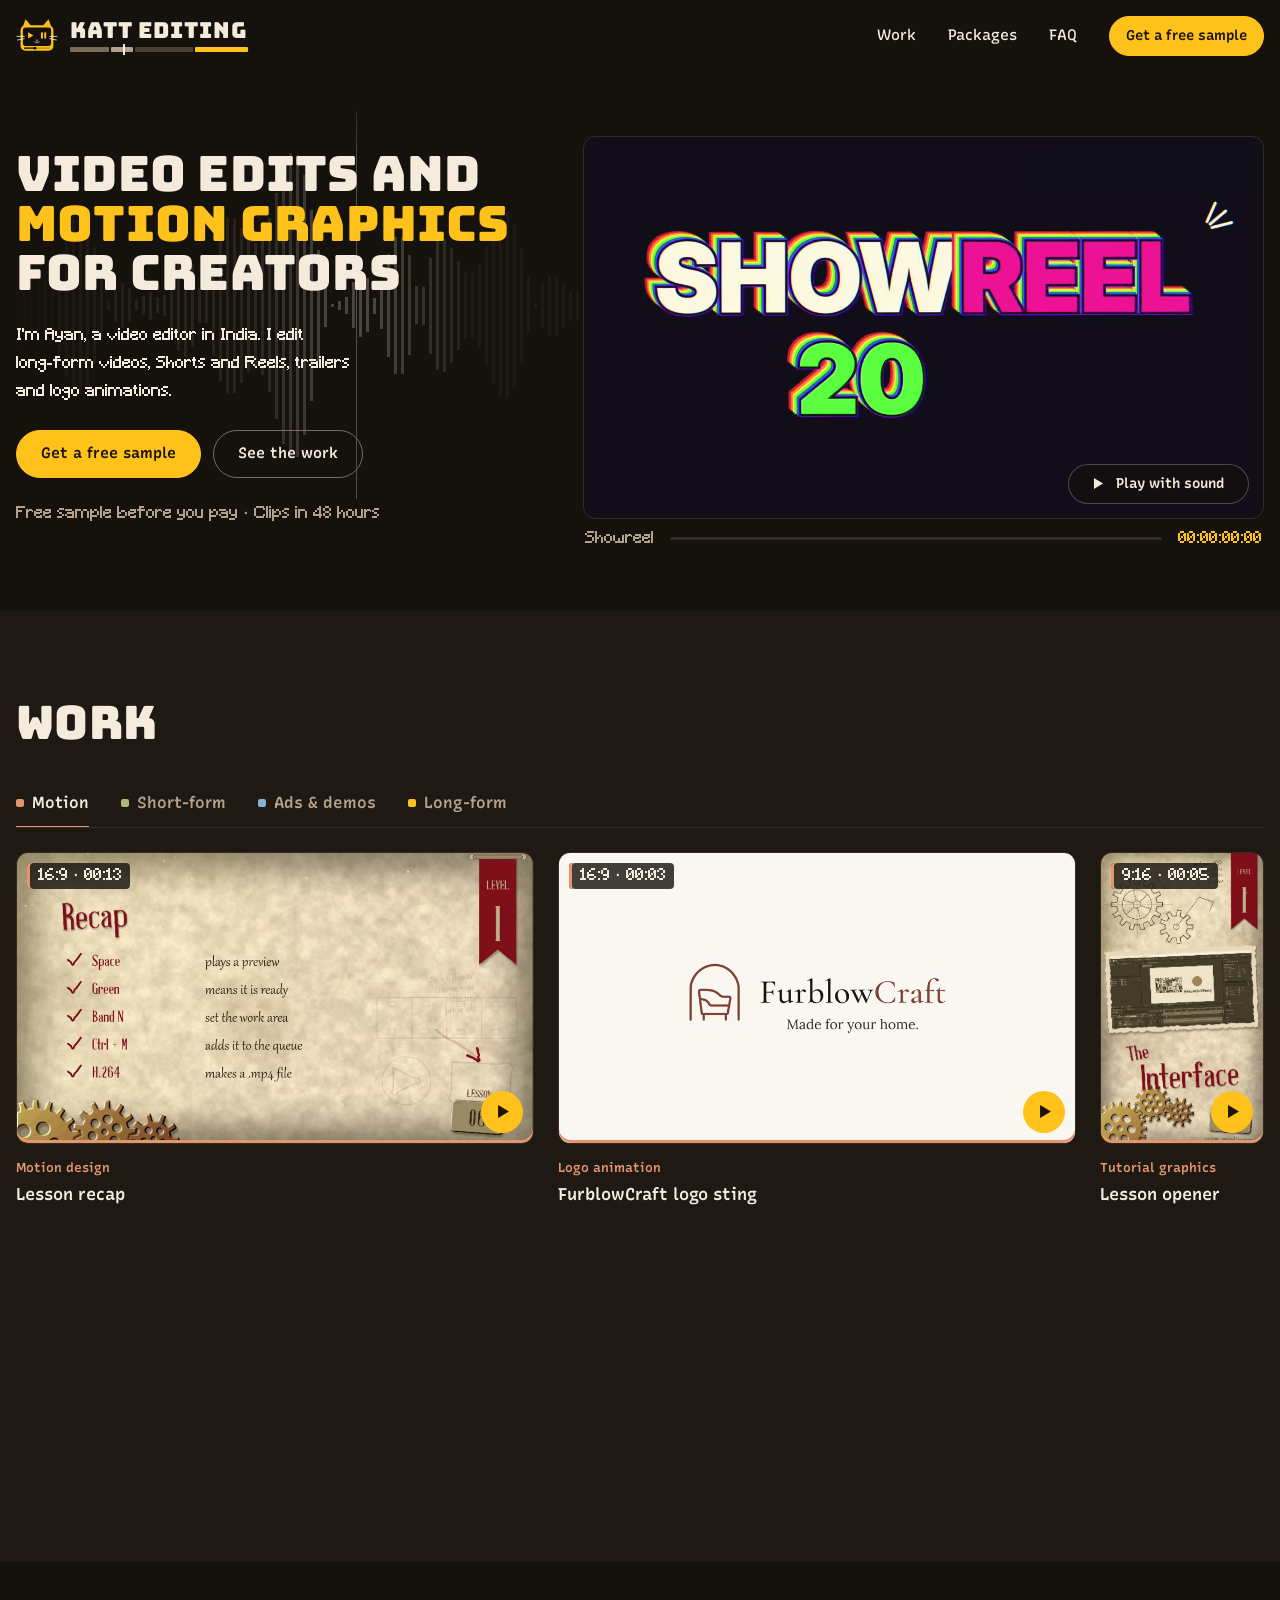
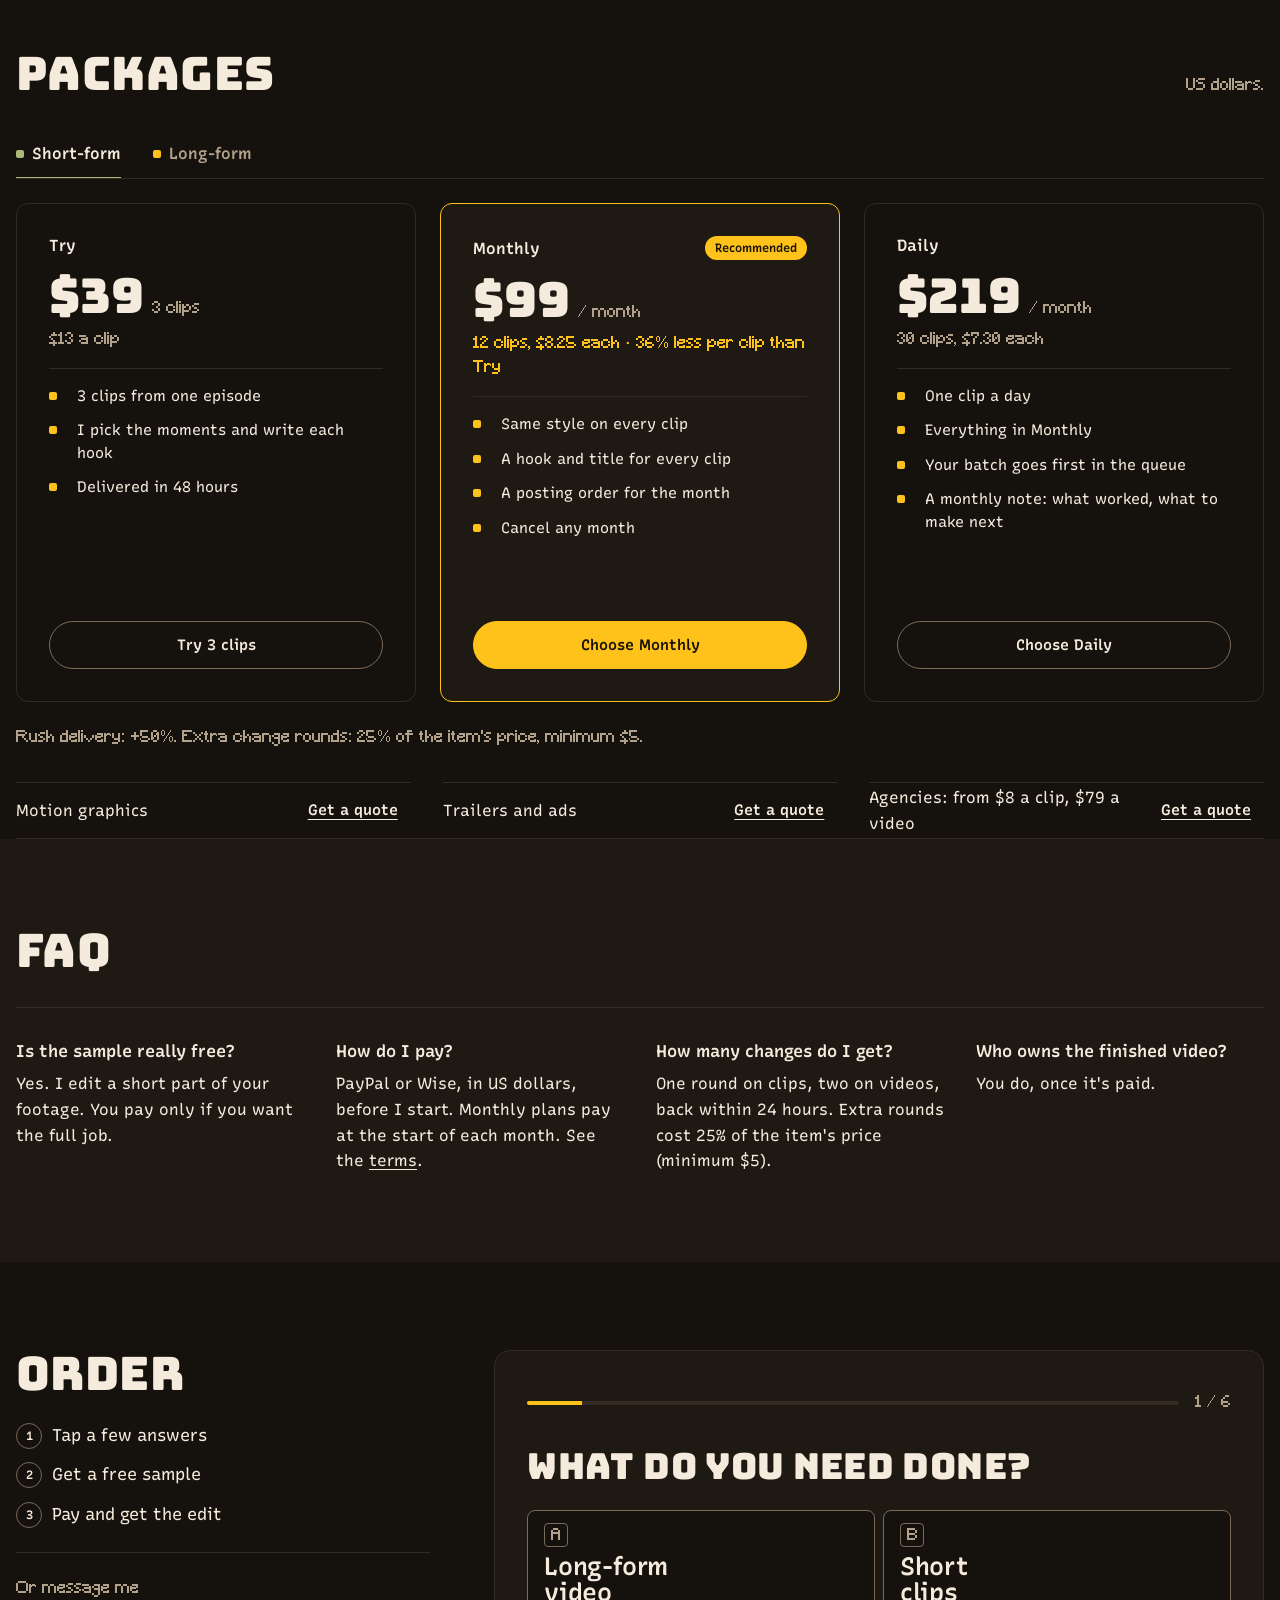
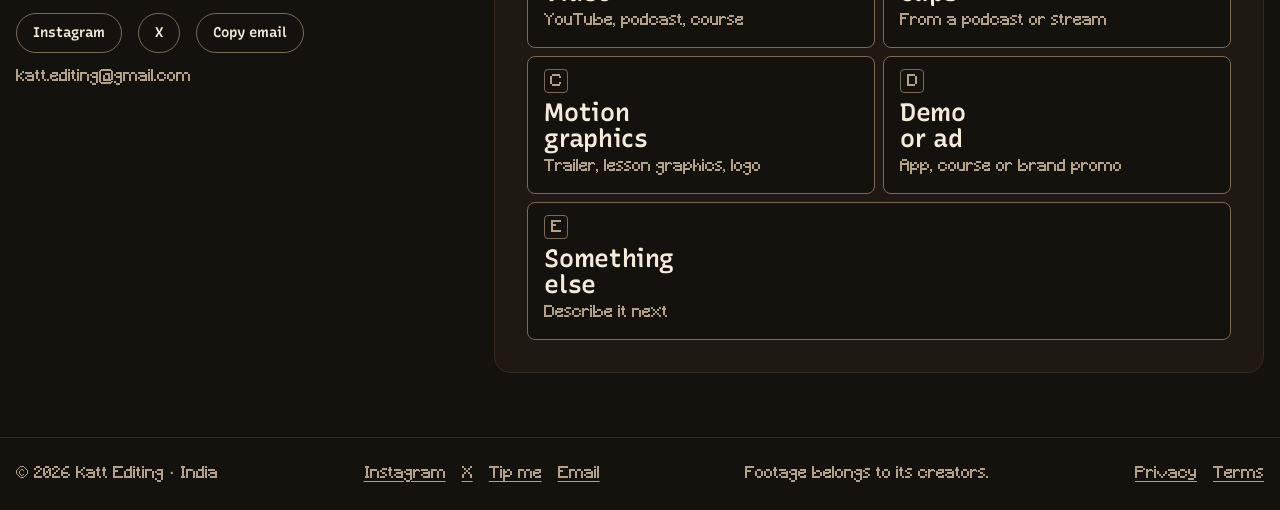
==== index.html @ 2e76a258 "New mark: the player cat A cat whose face is a video player: ears on the screen, play and pause for " ====
<!doctype html>
<html lang="en">
<head>
<meta charset="utf-8">
<meta http-equiv="Content-Security-Policy" content="default-src 'none'; script-src 'self'; style-src 'self' 'unsafe-inline'; font-src 'self'; img-src 'self'; media-src 'self'; connect-src https://api.web3forms.com; base-uri 'none'; form-action 'none'; object-src 'none'">
<meta name="referrer" content="strict-origin-when-cross-origin">
<meta name="viewport" content="width=device-width, initial-scale=1, viewport-fit=cover">
<meta name="description" content="Katt Editing: long-form video edits, podcast clips, motion design and ads by Ayan. Clips from $39, long-form videos from $99. Free sample before you pay.">
<meta name="theme-color" content="#15110D">
<title>Katt Editing</title>
<link rel="icon" href="favicon.svg?v=2" type="image/svg+xml">
<meta property="og:type" content="video.other">
<meta property="og:title" content="Katt Editing: video editing and motion design">
<meta property="og:description" content="Long-form video edits, podcast clips, motion design and ads by Ayan. Free sample edit before you pay.">
<meta property="og:url" content="https://kattknight.github.io/">
<meta property="og:image" content="https://kattknight.github.io/og.jpg">
<meta property="og:image:width" content="1200">
<meta property="og:image:height" content="630">
<!-- Link previews (Discord, Telegram, iMessage) play the showreel instead of a still -->
<meta property="og:video" content="https://kattknight.github.io/media/showreel.mp4">
<meta property="og:video:secure_url" content="https://kattknight.github.io/media/showreel.mp4">
<meta property="og:video:type" content="video/mp4">
<meta property="og:video:width" content="1280">
<meta property="og:video:height" content="720">
<link rel="canonical" href="https://kattknight.github.io/">
<meta name="twitter:card" content="player">
<meta name="twitter:site" content="@KattKnightOnX">
<meta name="twitter:title" content="Katt Editing: video editing and motion design">
<meta name="twitter:description" content="Long-form video edits, podcast clips, motion design and ads by Ayan. Free sample edit before you pay.">
<meta name="twitter:image" content="https://kattknight.github.io/og.jpg">
<meta name="twitter:player" content="https://kattknight.github.io/embed.html">
<meta name="twitter:player:width" content="1280">
<meta name="twitter:player:height" content="720">
<meta name="twitter:player:stream" content="https://kattknight.github.io/media/showreel.mp4">
<meta name="twitter:player:stream:content_type" content="video/mp4">
<meta name="claude:viewport-fit-sides" content="cover">
<link rel="stylesheet" href="fonts.css?v=2">
<link rel="stylesheet" href="styles.css?v=57">
</head>
<body>

<!-- Page order (see DESIGN.md): header → hero + reel → work tabs → packages → FAQ → order form → footer -->
<header class="top">
  <div class="wrap">
    <a class="mark" href="#top" aria-label="Katt Editing, back to top">
      <svg viewBox="0 8 128 104" aria-hidden="true"><path d="M18 42 29 12l19 22Zm92 0L99 12 80 34Z" fill="#FFC21A"/><path d="m28 22 5 10 8 1Zm72 0-5 10-8 1Z" fill="#E3956C"/><rect x="14" y="30" width="100" height="78" rx="15" fill="#FFC21A"/><rect x="21" y="37" width="86" height="56" rx="8" fill="#15110D"/><path d="M37 51.5 53 61l-16 9.5Z" fill="#FFC21A"/><rect x="76" y="51.5" width="6" height="19" rx="1.5" fill="#FFC21A"/><rect x="86" y="51.5" width="6" height="19" rx="1.5" fill="#FFC21A"/><path d="M59.5 74h9L64 78.5Z" fill="#E3956C"/><path d="M57 81q3.5 4 7 0 3.5 4 7 0" fill="none" stroke="#F4EBDD" stroke-width="2.2" stroke-linecap="round"/><path d="M3 64h22M5 75l20-4m100-7h-22m20 11-20-4" stroke="#F4EBDD" stroke-width="2.6" stroke-linecap="round"/><rect x="24" y="98" width="80" height="4" rx="2" fill="#15110D" fill-opacity=".3"/><rect x="24" y="98" width="34" height="4" rx="2" fill="#15110D"/><circle cx="58" cy="100" r="4.5" fill="#15110D"/></svg>
      <span class="mark-word"><span class="mark-name">Katt Editing</span><span class="mark-track" aria-hidden="true"><i></i><i></i><i></i><i></i></span></span>
    </a>
    <nav class="links" aria-label="Sections">
      <a href="#work">Work</a>
      <a href="#pricing">Packages</a>
      <a href="#faq">FAQ</a>
      <a class="btn btn-primary btn-sm" href="#order">Get a free sample</a>
    </nav>
  </div>
</header>

<main id="top">
  <section class="hero">
    <canvas class="hero-wave" id="heroWave" aria-hidden="true"></canvas>
    <div class="wrap">
      <div class="hero-grid">
        <h1 class="q-in">Video edits and <em>motion graphics</em> for creators</h1>
        <div class="hero-side q-in">
          <p>I'm Ayan, a video editor in India. I edit <span class="nw">long-form</span> videos, Shorts and Reels, trailers and logo animations.</p>
          <div class="cta-row">
            <a class="btn btn-primary" href="#order">Get a free sample</a>
            <a class="btn" href="#work">See the work</a>
          </div>
          <p class="hero-note">Free sample before you pay · Clips in <span class="nw">48 hours</span></p>
        </div>
        <div class="viewer q-in">
          <div class="viewer-frame">
            <!-- Showreel slot. To swap in a new reel, replace media/showreel.mp4 (1280px wide), media/showreel-sm.mp4
                 (640px, for phones) and media/reel.jpg (poster frame), keeping these names. The timecode reads the length itself. -->
            <video id="reel" poster="media/reel.jpg" muted loop playsinline preload="auto" aria-label="Showreel"></video>
            <button class="btn sound" id="soundBtn" type="button" aria-pressed="false">
              <svg id="iconMuted" viewBox="0 0 10 12" aria-hidden="true"><path d="M0 0l10 6-10 6z" fill="currentColor"/></svg>
              <svg id="iconSound" viewBox="0 0 16 16" aria-hidden="true" hidden><path d="M2 6h3l4-3v10l-4-3H2z" fill="currentColor"/><path d="M11 6l4 4M15 6l-4 4" stroke="currentColor" stroke-width="1.4" fill="none" stroke-linecap="round"/></svg>
              <span id="soundLabel">Play with sound</span>
            </button>
          </div>
          <div class="viewer-bar">
            <span>Showreel</span>
            <div class="scrub" aria-hidden="true"><i id="scrub"></i></div>
            <span class="tc" id="tc"><b>00:00:00:00</b></span>
          </div>
        </div>
      </div>
    </div>
  </section>

  <section class="block band" id="work">
    <div class="wrap">
      <div class="block-head">
        <h2>Work</h2>
      </div>
      <div class="tabs" id="workTabs" role="tablist" aria-label="Type of work"></div>
      <div class="panel-stack" id="workPanels"></div>
    </div>
  </section>

  <section class="block" id="pricing">
    <div class="wrap">
      <div class="block-head">
        <h2>Packages</h2>
        <p>US dollars.</p>
      </div>
      <div class="tabs ptabs" id="priceTabs" role="tablist" aria-label="Type of package">
        <button type="button" class="tab" role="tab" id="ptab-clips" data-cat="clips" aria-controls="prices-clips" aria-selected="true">Short-form</button>
        <button type="button" class="tab" role="tab" id="ptab-longform" data-cat="longform" aria-controls="prices-longform" aria-selected="false" tabindex="-1">Long-form</button>
      </div>

      <div class="panel-stack">
      <div class="prices" id="prices-clips" role="tabpanel" aria-labelledby="ptab-clips">
        <article class="price">
          <div class="name"><span>Try</span></div>
          <div class="amt">$39<small>3 clips</small></div>
          <p class="per">$13 a clip</p>
          <ul>
            <li>3 clips from one episode</li>
            <li>I pick the moments and write each hook</li>
            <li>Delivered in 48 hours</li>
          </ul>
          <a class="btn" href="#order" data-need="clips" data-amount="Try: 3 clips for $39">Try 3 clips</a>
        </article>
        <article class="price lead">
          <div class="name"><span>Monthly</span><span class="badge">Recommended</span></div>
          <div class="amt">$99<small>/ month</small></div>
          <p class="per">12 clips, $8.25 each · 36% less per clip than Try</p>
          <ul>
            <li>Same style on every clip</li>
            <li>A hook and title for every clip</li>
            <li>A posting order for the month</li>
            <li>Cancel any month</li>
          </ul>
          <a class="btn btn-primary" href="#order" data-need="clips" data-amount="Clips Monthly: 12 clips a month for $99">Choose Monthly</a>
        </article>
        <article class="price top">
          <div class="name"><span>Daily</span></div>
          <div class="amt">$219<small>/ month</small></div>
          <p class="per">30 clips, $7.30 each</p>
          <ul>
            <li>One clip a day</li>
            <li>Everything in Monthly</li>
            <li>Your batch goes first in the queue</li>
            <li>A monthly note: what worked, what to make next</li>
          </ul>
          <a class="btn" href="#order" data-need="clips" data-amount="Daily: 30 clips a month for $219">Choose Daily</a>
        </article>
      </div>

      <div class="prices off" id="prices-longform" role="tabpanel" aria-labelledby="ptab-longform" inert>
        <article class="price">
          <div class="name"><span>Single</span></div>
          <div class="amt">$99<small>1 video</small></div>
          <p class="per">Up to 20 min finished</p>
          <ul>
            <li>Cut, b-roll, sound mix, colour</li>
            <li>A title idea for the video</li>
            <li>2 rounds of changes</li>
          </ul>
          <a class="btn" href="#order" data-need="longform" data-amount="Single: 1 video for $99">Order one video</a>
        </article>
        <article class="price lead">
          <div class="name"><span>Monthly</span><span class="badge">Recommended</span></div>
          <div class="amt">$349<small>/ month</small></div>
          <p class="per">4 videos + 8 clips · Save $113</p>
          <ul>
            <li>4 videos, up to 20 min each</li>
            <li>8 clips cut from them</li>
            <li>Titles and a posting order for everything</li>
            <li>2 rounds of changes per video</li>
          </ul>
          <a class="btn btn-primary" href="#order" data-need="longform" data-amount="Long-form Monthly: 4 videos + 8 clips a month for $349">Choose Monthly</a>
        </article>
        <article class="price top">
          <div class="name"><span>Channel</span></div>
          <div class="amt">$699<small>/ month</small></div>
          <p class="per">8 videos + 16 clips + 8 thumbnails · Save $117</p>
          <ul>
            <li>Everything in Monthly, doubled</li>
            <li>A thumbnail for every video</li>
            <li>Your videos go first in the queue</li>
            <li>A monthly note: what worked, what to make next</li>
          </ul>
          <a class="btn" href="#order" data-need="longform" data-amount="Channel: 8 videos + 16 clips + 8 thumbnails a month for $699">Choose Channel</a>
        </article>
        <p class="price-note">Videos up to 20 min. 21–30 min: +$50. Longer: quoted. Thumbnails: $19 each or $59 for 4, each with an A/B variant (included in Channel).</p>
      </div>
      </div>

      <p class="price-note">Rush delivery: +50%. Extra change rounds: 25% of the item's price, minimum $5.</p>
      <ul class="quote-list" aria-label="Quoted per project">
        <li><span>Motion graphics</span><a class="btn btn-quiet" href="#order" data-need="motion">Get a quote</a></li>
        <li><span>Trailers and ads</span><a class="btn btn-quiet" href="#order" data-need="ads">Get a quote</a></li>
        <li><span>Agencies: from $8 a clip, $79 a video</span><a class="btn btn-quiet" href="#order" data-need="clips" data-amount="Agency: white-label from $8 a clip or $79 a video">Get a quote</a></li>
      </ul>
    </div>
  </section>

  <section class="block band" id="faq">
    <div class="wrap">
      <div class="block-head">
        <h2>FAQ</h2>
      </div>
      <dl class="faq">
        <div><dt>Is the sample really free?</dt><dd>Yes. I edit a short part of your footage. You pay only if you want the full job.</dd></div>
        <div><dt>How do I pay?</dt><dd>PayPal or Wise, in US dollars, before I start. Monthly plans pay at the start of each month. See the <a href="terms.html">terms</a>.</dd></div>
        <div><dt>How many changes do I get?</dt><dd>One round on clips, two on videos, back within 24 hours. Extra rounds cost 25% of the item's price (minimum $5).</dd></div>
        <div><dt>Who owns the finished video?</dt><dd>You do, once it's paid.</dd></div>
      </dl>
    </div>
  </section>

  <section class="order" id="order">
    <div class="wrap">
      <div class="order-grid">
        <div class="order-copy">
          <h2>Order</h2>
          <ol class="how">
            <li>Tap a few answers</li>
            <li>Get a free sample</li>
            <li>Pay and get the edit</li>
          </ol>
          <div class="order-alt">
            <span>Or message me</span>
            <div class="row">
              <a class="btn btn-sm" href="https://www.instagram.com/katt.editing/" rel="noopener" target="_blank">Instagram</a>
              <a class="btn btn-sm" href="https://x.com/KattKnightOnX" rel="noopener" target="_blank">X</a>
              <button class="btn btn-sm" id="copyBtn" type="button">Copy email</button>
              <span class="copied" id="copied" role="status" aria-live="polite"></span>
            </div>
            <span class="email" id="email">katt.editing@gmail.com</span>
          </div>
        </div>

        <form class="of" id="orderForm" novalidate aria-label="Order form">
          <div class="of-top" id="ofTop">
            <button class="of-back" id="ofBack" type="button" hidden><svg viewBox="0 0 16 16" aria-hidden="true"><path d="M10 3L5 8l5 5" stroke="currentColor" stroke-width="1.6" fill="none" stroke-linecap="round" stroke-linejoin="round"/></svg>Back</button>
            <div class="of-progress" aria-hidden="true"><i id="ofBar"></i></div>
            <span class="of-count" id="ofCount" aria-live="polite">1 / 6</span>
          </div>
          <div id="ofStage" class="of-stage" aria-live="polite"></div>
          <noscript><p class="of-note">This form needs JavaScript. Email katt.editing@gmail.com instead.</p></noscript>
        </form>
      </div>
    </div>
  </section>
</main>

<footer>
  <div class="wrap">
    <span>© 2026 Katt Editing · India</span>
    <nav aria-label="Social"><a href="https://www.instagram.com/katt.editing/" rel="noopener" target="_blank">Instagram</a><a href="https://x.com/KattKnightOnX" rel="noopener" target="_blank">X</a><a href="https://ko-fi.com/kattknight" rel="noopener" target="_blank" aria-label="Tip me on Ko-fi">Tip me</a><a href="mailto:katt.editing@gmail.com">Email</a></nav>
    <span>Footage belongs to its creators.</span>
    <nav class="legal" aria-label="Legal"><a href="privacy.html">Privacy</a><a href="terms.html">Terms</a></nav>
  </div>
</footer>

<div class="mbar" id="mbar" aria-hidden="true">
  <span>Free sample before you pay</span>
  <a class="btn btn-primary" href="#order" tabindex="-1">Get a free sample</a>
</div>

<dialog class="player" id="player" aria-label="Video player">
  <div class="player-inner">
    <video id="playerVideo" controls playsinline></video>
    <div class="player-bar">
      <span id="playerTitle"></span>
      <button class="btn" id="closeBtn" type="button">Close</button>
    </div>
  </div>
</dialog>

<script src="app.js?v=67"></script>

</body>
</html>
---- fonts.css ----
/* Three fonts, all self-hosted (the page's security policy allows fonts from this site only).
   Bungee: big text (headlines, prices, the wordmark). Caps only.
   Recursive: everything people read. Variable weight 400-700, fixed at a slightly casual style.
   Katt Pixel: fine print and numbers. A Minecraft-style pixel font by Craftron Gaming (dafont, "100% Free").
   It has no middle dot or curly quotes; those characters fall back to Recursive. */
@font-face {
  font-family: 'Bungee';
  font-style: normal;
  font-weight: 400;
  font-display: swap;
  src: url(fonts/Bungee-400.woff2) format('woff2');
  unicode-range: U+0000-00FF, U+0131, U+0152-0153, U+02BB-02BC, U+02C6, U+02DA, U+02DC, U+0304, U+0308, U+0329, U+2000-206F, U+20AC, U+2122, U+2191, U+2193, U+2212, U+2215, U+FEFF, U+FFFD;
}
@font-face {
  font-family: 'Recursive';
  font-style: normal;
  font-weight: 400 700;
  font-display: swap;
  src: url(fonts/Recursive.woff2) format('woff2');
  unicode-range: U+0000-00FF, U+0131, U+0152-0153, U+02BB-02BC, U+02C6, U+02DA, U+02DC, U+0304, U+0308, U+0329, U+2000-206F, U+20AC, U+2122, U+2191, U+2193, U+2212, U+2215, U+FEFF, U+FFFD;
}
@font-face {
  font-family: 'Katt Pixel';
  font-style: normal;
  font-weight: 400;
  font-display: swap;
  src: url(fonts/pixel.woff2) format('woff2');
}
---- styles.css ----
/* Katt Editing styles. Every value comes from a token below; DESIGN.md explains each one.
   Order: tokens → base → layout → components → sections → player. */

/* ========== Tokens ========== */
:root {
  /* Colour: neutrals ("Darkroom": warm brown-black, like a film darkroom, not flat black) */
  --ink: #15110D;          /* page background */
  --ink-2: #1F1914;        /* panels: bands, the recommended price box, the order form */
  --ink-3: #2A221B;        /* hover and pressed fill inside panels */
  --bar: #251E18;          /* the header bar once the page scrolls: a step lighter than the page and the Work/FAQ bands, so it never blends in */
  --line: #342A21;         /* hairlines and dividers (decoration only) */
  --line-strong: #7A6A58;  /* borders people must see: inputs, options, secondary buttons (3.6:1, 3.3:1 on ink-2) */
  --fg: #F4EBDD;           /* level 1: everything people read: headings, sentences, list items, nav (15.9:1 on ink) */
  --mute: #B2A28C;         /* level 2: notes only: hints, per-clip maths, footer, step count (7.5:1 on ink) */
  --faint: #8F8270;        /* placeholders, disabled text (5.0:1 on ink) */
  /* Colour: the one accent */
  --cut: #FFC21A;          /* Cut Yellow: primary buttons, selected state, progress, focus ring, key words */
  --cut-ink: #1A1400;      /* text and icons on yellow (11:1) */
  --cut-soft: rgba(255, 194, 26, .13); /* selected option fill */
  /* Colour: timeline labels ("Earth": old film boxes and paper labels). Each type of work has its own clip colour.
     Only on the work tabs, price tabs, a card's kind label and its video tag; never on buttons or text runs. */
  --c-motion: #E3956C;     /* terracotta (7.9:1 on ink) */
  --c-clips: #ACB977;      /* olive (8.9:1) */
  --c-ads: #86B0D5;        /* faded denim, the one cool colour so Ads stays apart from Motion (8.2:1) */
  --c-longform: #FFC21A;   /* Cut Yellow (11.6:1) */
  /* Colour: status */
  --bad: #FF7A66;          /* errors (7.7:1 on ink) */
  --ok: #5BD08A;           /* success (10:1 on ink) */

  /* Type families */
  --display: "Bungee", "Impact", sans-serif;                 /* big text only: headlines, prices, wordmark (caps) */
  --body: "Recursive", system-ui, -apple-system, "Segoe UI", sans-serif;  /* everything people read */
  --pixel: "Katt Pixel", "Recursive", monospace;             /* fine print and numbers; sharp at 16px steps only */
  /* Type scale: 8 sizes */
  --t-hero: 400 clamp(40px, 3.8vw, 66px)/1.02 var(--display); /* hero headline only */
  --t-h2: 400 clamp(34px, 3.6vw, 50px)/1.05 var(--display);    /* section headings */
  --t-h3: 400 clamp(28px, 2.8vw, 38px)/1.1 var(--display);     /* form questions: always above the answer text */
  --t-title: 600 20px/1.3 var(--body);                        /* group and card titles */
  --t-lead: 400 16px/1.75 var(--pixel);                       /* the hero sentence, in the pixel font (sharp at 16px) */
  --t-body: 400 16px/1.6 var(--body);                         /* default text */
  --t-small: 400 14px/1.55 var(--body);                       /* small text that must read easily: errors */
  --t-fine: 400 16px/1.5 var(--pixel);                        /* fine print: notes, hints, per-clip maths, footer */
  --t-meta: 400 16px/1 var(--pixel);                          /* video tags, timecode, form step count, option keys */

  /* Spacing: 4-based */
  --s-1: 4px; --s-2: 8px; --s-3: 12px; --s-4: 16px; --s-5: 24px;
  --s-6: 32px; --s-7: 48px; --s-8: 64px; --s-9: 96px;
  --section: clamp(56px, 7vw, 88px);    /* space above each section */
  --gutter: max(16px, env(safe-area-inset-left, 0px));
  --wrap: 1440px;                         /* content width (header and every section) */
  --measure: 60ch;                        /* longest line of running text */

  /* Shape: no shadows. Nested corners follow inner = outer minus padding */
  --r-xs: 4px;     /* things inset ~8-10px inside a 12px frame: video tags, option letter keys */
  --r-sm: 8px;     /* inputs and answer options inside the 16px form panel */
  --r: 12px;       /* cards, price boxes, video frames */
  --r-lg: 16px;    /* the order form panel */
  --r-pill: 999px; /* buttons, segmented switch */

  /* Motion */
  --fast: .15s;
  --ease: cubic-bezier(.2, .7, .2, 1);

  color-scheme: dark;
}

/* ========== Base ========== */
* { box-sizing: border-box; -webkit-tap-highlight-color: transparent; }   /* no blue tap box on Android; our own press states below */
html { scroll-behavior: smooth; -webkit-text-size-adjust: 100%; }
@media (prefers-reduced-motion: reduce) { html { scroll-behavior: auto; } *, *::before, *::after { transition: none !important; animation: none !important; } }
body { margin: 0; background: var(--ink); color: var(--fg); font: var(--t-body); -webkit-font-smoothing: antialiased; }
body::before { content: ""; position: fixed; inset: 0 0 auto; height: env(safe-area-inset-top, 0px); z-index: 30; background: var(--ink); }
img { max-width: 100%; }
[hidden] { display: none !important; }
a { color: inherit; }
p { margin: 0; }
h1, h2, h3, h4 { margin: 0; font-weight: 400; text-wrap: balance; }
:focus-visible { outline: 2px solid var(--cut); outline-offset: 3px; border-radius: var(--r-sm); }
::selection { background: var(--cut); color: var(--cut-ink); }
/* The pixel font has one weight; never let the browser fake a bold or italic of it */
.mono { font-family: var(--pixel); font-weight: 400; }
.nw { white-space: nowrap; } /* keeps a hyphenated word like long-form on one line */
.mono, .tag, .of-count, .viewer-bar, .player-bar span, .option-text small, .of-hint, .price .per, .price-note, .hero-note, .of-note, .order-alt, footer .wrap, .mbar span, .block-head p { font-synthesis: none; }

/* ========== Layout ========== */
.wrap { max-width: var(--wrap); margin: 0 auto; padding-inline: var(--gutter) max(16px, env(safe-area-inset-right, 0px)); }
section.block { padding-top: var(--section); }
/* Alternating bands (Work, FAQ): structure from a background change, not divider lines */
section.band { background: var(--ink-2); padding-bottom: var(--section); }
.band .thumb, .band .ba-frame { background: var(--ink); }
main section[id] { scroll-margin-top: 80px; }
.block-head { display: flex; justify-content: space-between; align-items: end; gap: var(--s-4) var(--s-7); flex-wrap: wrap; margin-bottom: var(--s-6); }
.block-head > div { display: grid; gap: var(--s-4); }
.block-head p { font: var(--t-fine); color: var(--mute); max-width: 46ch; }

h2 { font: var(--t-h2); text-transform: uppercase; letter-spacing: .01em; }

/* ========== Components ========== */
/* Buttons: primary (yellow, one per view), secondary (outline), quiet (text) */
.btn {
  display: inline-flex; align-items: center; justify-content: center; gap: var(--s-3);
  min-height: 48px; padding: 0 var(--s-5); border-radius: var(--r-pill);
  border: 1px solid var(--line-strong); background: transparent; color: var(--fg);
  font: 600 15px/1 var(--body); text-decoration: none; cursor: pointer;
  white-space: nowrap; text-align: center; /* a button label never breaks onto two lines */
  transition: background var(--fast), border-color var(--fast), color var(--fast);
}
.btn:hover { border-color: var(--fg); }
/* Press feedback that replaces the browser's tap box: a quick squeeze, on every button, tab and arrow */
.btn, .tab, .seg-btn, .of-back, .row-chev, .ba-seg button, .thumb, .faq dt { transition-property: color, background-color, border-color, transform, opacity; }
.btn:active, .seg-btn:active, .of-back:active, .ba-seg button:active { transform: scale(.97); }
.tab:active, .faq dt:active { opacity: .7; }
.row-chev:active { transform: scale(.9); }
.thumb:active { transform: scale(.99); }
.btn-primary { background: var(--cut); border-color: var(--cut); color: var(--cut-ink); }
.btn-primary:hover { background: var(--fg); border-color: var(--fg); }
.btn-quiet { border-color: transparent; padding-inline: var(--s-3); color: var(--mute); text-decoration: underline; text-underline-offset: 4px; }
.btn-quiet:hover { color: var(--fg); border-color: transparent; }
.btn[disabled] { opacity: .55; cursor: progress; }
.btn svg { width: 14px; height: 14px; flex: none; }
.btn-sm { min-height: 40px; padding: 0 var(--s-4); font-size: 14px; }

/* Tabs: switch the type of work on screen */
.tabs { display: flex; gap: var(--s-6); overflow-x: auto; scrollbar-width: none; border-bottom: 1px solid var(--line); margin-bottom: var(--s-5); }
.tabs::-webkit-scrollbar { display: none; }
.tab {
  flex: none; position: relative; min-height: 48px; padding: 0; border: 0; background: none; cursor: pointer;
  color: var(--mute); font: 600 16px/1 var(--body); transition: color var(--fast);
}
.tab::after { content: ""; position: absolute; left: 0; right: 0; bottom: -1px; height: 2px; background: transparent; transition: background var(--fast); }
.tab:hover { color: var(--fg); }
.tab[aria-selected="true"] { color: var(--fg); }
.tab[aria-selected="true"]::after { background: var(--cut); }
/* Timeline colours: a tab, card or before/after piece tagged with a type of work carries its colour */
[data-cat="motion"] { --cat: var(--c-motion); }
[data-cat="clips"] { --cat: var(--c-clips); }
[data-cat="ads"] { --cat: var(--c-ads); }
[data-cat="longform"] { --cat: var(--c-longform); }
.tab[data-cat]::before { content: ""; display: inline-block; width: 8px; height: 8px; margin-right: 8px; border-radius: 2px; background: var(--cat); vertical-align: 1px; }
.tab[data-cat][aria-selected="true"]::after { background: var(--cat); }
@media (max-width: 560px) { .tab[data-cat]::before { display: none; } }   /* phones: four tabs only just fit */
@media (max-width: 560px) { .tabs { gap: var(--s-4); } }

/* Logo: cat-head play mark + wordmark */
.mark { display: flex; align-items: center; gap: var(--s-3); text-decoration: none; color: var(--fg); }
.mark svg { width: 42px; height: auto; display: block; overflow: visible; }   /* the player-cat mark (logo/katt-editing-mark.svg) */
/* Logo: the name sits on an editing track. Four clips in the brand's own neutrals plus one Cut Yellow clip,
   and a cream playhead through them, so the logo says "video editing" before anyone knows the name. */
.mark-word { display: grid; gap: 5px; }
.mark-track { position: relative; display: flex; gap: 2px; height: 5px; }
.mark-track i { display: block; height: 100%; border-radius: 1px; }
.mark-track i:nth-child(1) { flex: 22; background: #7A6A58; }
.mark-track i:nth-child(2) { flex: 13; background: #B2A28C; }
.mark-track i:nth-child(3) { flex: 33; background: #4A3D31; }
.mark-track i:nth-child(4) { flex: 30; background: var(--cut); }
.mark-track::after { content: ""; position: absolute; left: 30%; top: -3px; bottom: -3px; width: 2px; background: var(--fg); }
.mark-name { font: 400 22px/1 var(--display); letter-spacing: .04em; text-transform: uppercase; }
.mark-name, header.top .btn { white-space: nowrap; }
/* Phones: Bungee is wide, so the wordmark shrinks to keep it and the button on one line */
@media (max-width: 420px) { .mark-name { font-size: 17px; letter-spacing: .02em; } .mark { gap: var(--s-2); } .mark svg { width: 34px; } header.top .btn-sm { padding-inline: var(--s-3); } }
/* Very narrow phones: the hero's own button and the bottom bar carry the call to action */
@media (max-width: 360px) { header.top .btn-sm { display: none; } }

/* Header */
/* At the top of the page the header is part of the page: no bar and no line, the hero runs right up under it.
   Once the page scrolls (app.js adds .scrolled) it becomes a plain solid bar in the page colour with one hairline
   under it, fading in over 0.2s. Solid, not see-through: no blur, no glass, nothing floating. Same 72px height
   either way, so nothing below it moves. */
header.top { position: sticky; top: env(safe-area-inset-top, 0px); z-index: 20;
  background-color: transparent; border-bottom: 1px solid transparent; transition: background-color .2s var(--ease), border-color .2s var(--ease); }
header.top.scrolled { background-color: var(--bar); border-bottom-color: var(--line); }
header.top .wrap { display: flex; align-items: center; justify-content: space-between; gap: var(--s-4); min-height: 71px; }

nav.links { display: flex; align-items: center; gap: var(--s-6); }
nav.links a:not(.btn) { text-decoration: none; font: 500 15px/1 var(--body); color: var(--fg); text-underline-offset: 6px; }
nav.links a:not(.btn):hover { text-decoration: underline; text-decoration-color: var(--cut); }
@media (max-width: 760px) { nav.links a:not(.btn) { display: none; } }

/* Work cards */
/* Justified rows: every card in a row is the same height. Each card grows in proportion to its
   aspect ratio (--ar), so 16:9 and 9:16 pieces share a row instead of leaving one card alone. */
.work-grid { display: flex; flex-wrap: wrap; gap: var(--s-6) var(--s-5); --base: min(280px, 21vw); --cap: 560px; }
.card { display: grid; gap: var(--s-4); align-content: start; min-width: 0;
  flex: var(--ar) 1 calc(var(--ar) * var(--base)); max-width: calc(var(--ar) * var(--cap)); }
.card.is-v { --ar: .5625; }
.card.is-h { --ar: 1.7778; }
@media (max-width: 900px) { .work-grid { --base: 220px; --cap: 420px; } }
@media (max-width: 560px) { .work-grid { --base: 150px; --cap: 320px; gap: var(--s-5) var(--s-3); } }
.thumb {
  position: relative; display: block; width: 100%; padding: 0; border: 1px solid var(--line);
  border-radius: var(--r); overflow: hidden; background: var(--ink-2); cursor: pointer; color: var(--fg);
}
.is-v .thumb { aspect-ratio: 9 / 16; }
.is-h .thumb { aspect-ratio: 16 / 9; }
.thumb video, .thumb img { position: absolute; inset: 0; width: 100%; height: 100%; object-fit: cover; display: block; }
.thumb::after { content: ""; position: absolute; inset: 0; border-radius: inherit; pointer-events: none; box-shadow: inset 0 0 0 0 var(--cut); transition: box-shadow var(--fast); }
.thumb:hover::after, .thumb:focus-visible::after { box-shadow: inset 0 0 0 2px var(--cut); }
.card[data-cat] .thumb::after { box-shadow: inset 0 -3px 0 var(--cat); }
.card[data-cat] .thumb:hover::after, .card[data-cat] .thumb:focus-visible::after { box-shadow: inset 0 0 0 2px var(--cut), inset 0 -3px 0 var(--cat); }
.tag { position: absolute; left: 10px; top: 10px; padding: 5px 8px; border-radius: var(--r-xs); background: rgba(21, 17, 13, .8); font: var(--t-meta); }
.play { position: absolute; right: 10px; bottom: 10px; width: 42px; height: 42px; border-radius: 50%; background: var(--cut); color: var(--cut-ink); display: grid; place-items: center; transition: transform var(--fast) var(--ease); }
.play svg { width: 13px; height: 13px; margin-left: 3px; }
.thumb:hover .play { transform: scale(1.08); }
.card-text { display: grid; gap: var(--s-2); }
.card .kind { font: 600 13px/1.2 var(--body); color: var(--cut); }
[data-cat] .kind { color: var(--cat); }
.card[data-cat] .tag { box-shadow: inset 3px 0 0 var(--cat); padding-left: 11px; }
.card h4 { font: 600 17px/1.3 var(--body); }
@media (max-width: 560px) { .card h4 { font-size: 15px; } }

/* Before/after (Long-form tab): one 16:9 player, a Before | After switch under it */
.ba-grid { display: grid; grid-template-columns: repeat(2, minmax(0, 1fr)); gap: var(--s-6) var(--s-5); }
.ba-grid > .ba:first-child:nth-last-child(odd) { grid-column: 1 / -1; }
@media (max-width: 760px) { .ba-grid { grid-template-columns: 1fr; } }
.ba { display: grid; gap: var(--s-4); min-width: 0; }
.ba-frame { position: relative; aspect-ratio: 16 / 9; border: 1px solid var(--line); border-radius: var(--r); overflow: hidden; background: var(--ink-2); }
.ba-frame video { position: absolute; inset: 0; width: 100%; height: 100%; object-fit: contain; background: #000; }
.ba-label { position: absolute; left: 10px; top: 10px; padding: 6px 10px; border-radius: var(--r-xs); background: var(--cut); color: var(--cut-ink); font: 600 13px/1 var(--body); pointer-events: none; }
.ba-slot { aspect-ratio: auto; min-height: 168px; display: grid; align-content: end; justify-items: start; gap: var(--s-3); padding: var(--s-5); border: 1px dashed var(--line-strong); background: transparent; }
.ba-grid.all-empty { grid-template-columns: repeat(3, minmax(0, 1fr)); }
.ba-grid.all-empty > .ba:first-child { grid-column: auto; }
@media (max-width: 900px) { .ba-grid.all-empty { grid-template-columns: 1fr; } }
.ba-slot .ba-label { background: var(--ink-3); color: var(--fg); }
.ba-slot p { color: var(--fg); max-width: 40ch; }
.ba-bar { display: flex; justify-content: space-between; align-items: center; gap: var(--s-3) var(--s-4); flex-wrap: wrap; }
.ba-seg { display: inline-grid; grid-template-columns: repeat(2, minmax(0, 1fr)); gap: 4px; padding: 4px; border-radius: var(--r-pill); border: 1px solid var(--line-strong); }
.ba-seg button { min-height: 40px; min-width: 84px; padding: 0 var(--s-4); border: 0; border-radius: var(--r-pill); background: transparent; color: var(--mute); font: 600 14px/1 var(--body); cursor: pointer; }
.ba-seg button[aria-checked="true"] { background: var(--fg); color: var(--ink); }
.ba-seg button[disabled] { cursor: not-allowed; opacity: .5; }

/* Price boxes */
.prices { display: grid; grid-template-columns: repeat(3, minmax(0, 1fr)); gap: var(--s-5); }
@media (max-width: 900px) { .prices { grid-template-columns: 1fr; } }
.price { display: flex; flex-direction: column; gap: var(--s-4); padding: var(--s-6) var(--s-6) var(--s-6); border-radius: var(--r); border: 1px solid var(--line); min-width: 0; }
.price.lead { background: var(--ink-2); border-color: var(--cut); }
.price .name { font: 600 16px/1.2 var(--body); display: flex; justify-content: space-between; align-items: center; gap: var(--s-2); }
.price .badge { font: 600 12px/1 var(--body); color: var(--cut-ink); background: var(--cut); padding: 6px 10px; border-radius: var(--r-pill); }
.price .amt { font: 400 48px/1 var(--display); }
.price .amt small { font: 400 16px/1 var(--pixel); color: var(--mute); margin-left: var(--s-2); }
.price .per { margin-top: calc(var(--s-2) * -1); font: var(--t-fine); color: var(--mute); }
.price.lead .per { color: var(--cut); }
.price .what { font-size: 15px; }
.price ul { list-style: none; margin: 0; padding: var(--s-4) 0 0; border-top: 1px solid var(--line); display: grid; gap: var(--s-3); font: 400 15px/1.5 var(--body); color: var(--fg); }
.price li { display: grid; grid-template-columns: 16px minmax(0, 1fr); gap: var(--s-3); }
.price li::before { content: ""; width: 8px; height: 8px; margin-top: 7px; background: var(--cut); border-radius: 2px; }
.price .btn { margin-top: auto; align-self: stretch; }
.price-note { margin-top: var(--s-5); font: var(--t-fine); color: var(--mute); }
.prices .price-note { grid-column: 1 / -1; margin-top: 0; }
.ptabs { margin-bottom: var(--s-5); }
/* Tab panels (Work, Packages) share one grid cell: the section is as tall as its tallest panel in every tab */
.panel-stack { display: grid; }
.panel-stack > * { grid-area: 1 / 1; min-width: 0; }
.panel-stack > .off { visibility: hidden; }
/* Switching tabs morphs (app.js): shells in .morph-layer reshape each frame from the old card to the new one,
   while the cards' own frames are see-through and only their content slides */
.panel-stack { position: relative; }
.panel-stack > :not(.morph-layer):not(.row-chev) { position: relative; z-index: 1; }
.morph-layer { position: absolute; inset: 0; z-index: 0; pointer-events: none; overflow: clip; overflow-clip-margin: var(--gutter); }
.morph-shell { position: absolute; box-sizing: border-box; border-style: solid; }
:is(.morph-in, .morph-out) :is(.thumb, .price, .ba-frame) { background-color: transparent !important; border-color: transparent !important; }
:is(.morph-in, .morph-out) .thumb::after { box-shadow: none !important; }
/* Phones and tablets: most expensive first, then the recommended plan, then the cheap one */
@media (max-width: 900px) { .prices .price.top { order: -2; } .prices .price.lead { order: -1; } }
/* Phones: tighter boxes so the three plans take less scrolling */
@media (max-width: 560px) {
  .price { padding: var(--s-5); gap: var(--s-3); }
  .price .amt { font-size: 42px; }
  .price ul { gap: var(--s-2); padding-top: var(--s-3); }
  .price .btn { margin-top: var(--s-2); }
}

/* Quoted-per-project list under the price boxes */
/* One row per item count: 3 items sit in 3 columns, so no cell is left empty */
.quote-list { list-style: none; margin: var(--s-6) 0 0; padding: 0; display: grid; grid-template-columns: repeat(3, minmax(0, 1fr)); column-gap: var(--s-6); border-bottom: 1px solid var(--line); }
@media (max-width: 900px) { .quote-list { grid-template-columns: 1fr; } }
.quote-list li { display: flex; justify-content: space-between; align-items: center; gap: var(--s-3); min-height: 56px; border-top: 1px solid var(--line); }
.quote-list .btn { flex: none; color: var(--fg); }

/* FAQ: answers always open, in a row on wide screens */
.faq { margin: 0; display: grid; grid-template-columns: repeat(4, minmax(0, 1fr)); gap: var(--s-6) var(--s-6); border-top: 1px solid var(--line); padding-top: var(--s-6); }
@media (max-width: 1100px) { .faq { grid-template-columns: repeat(2, minmax(0, 1fr)); } }
@media (max-width: 600px) { .faq { grid-template-columns: 1fr; } }
.faq dt { font: 600 17px/1.35 var(--body); color: var(--fg); }
.faq dd { margin: var(--s-2) 0 0; font: var(--t-body); color: var(--fg); max-width: 40ch; }
.faq a { color: var(--fg); text-underline-offset: 3px; }

/* ========== Order form (one question per screen) ========== */
.order { padding-block: var(--section) var(--s-8); }
.order-grid { display: grid; grid-template-columns: minmax(0, .7fr) minmax(0, 1.3fr); gap: var(--s-7) var(--s-8); align-items: start; }
@media (max-width: 900px) { .order-grid { grid-template-columns: 1fr; } }
.order-copy { display: grid; gap: var(--s-5); min-width: 0; }
.how { margin: 0; padding: 0; list-style: none; counter-reset: how; display: grid; gap: var(--s-3); max-width: 46ch; }
.how li { counter-increment: how; position: relative; padding-left: 36px; color: var(--fg); font-size: 17px; }
.how li::before { content: counter(how); position: absolute; left: 0; top: 0; width: 24px; height: 24px; border-radius: 50%; border: 1px solid var(--line-strong); display: grid; place-items: center; font: 600 12px/1 var(--body); color: var(--fg); margin-top: 1px; }
.order-alt { display: grid; gap: var(--s-3); padding-top: var(--s-5); border-top: 1px solid var(--line); font: var(--t-fine); color: var(--mute); }
.order-alt .row { display: flex; flex-wrap: wrap; align-items: center; gap: var(--s-3) var(--s-4); }
.email { font: var(--t-fine); color: var(--mute); user-select: all; overflow-wrap: anywhere; }
.copied { color: var(--cut); }

.of { min-width: 0; padding: var(--s-6); border: 1px solid var(--line); border-radius: var(--r-lg); background: var(--ink-2); display: grid; gap: var(--s-5); }
@media (max-width: 560px) { .of { padding: var(--s-5) var(--s-4); margin-inline: -4px; } }
.of-top { display: flex; align-items: center; gap: var(--s-4); min-height: 40px; }
.of-back { min-height: 40px; padding: 0 var(--s-3) 0 var(--s-2); border: 0; background: none; color: var(--mute); font: 500 14px/1 var(--body); cursor: pointer; display: inline-flex; align-items: center; gap: 6px; border-radius: var(--r-pill); }
.of-back:hover { color: var(--fg); background: var(--ink-3); }
.of-back svg { width: 14px; height: 14px; }
.of-progress { flex: 1; height: 4px; border-radius: 2px; background: var(--line); overflow: hidden; }
.of-progress i { display: block; height: 100%; width: 0; background: var(--cut); transition: width .3s var(--ease); }
.of-count { font: var(--t-meta); color: var(--mute); min-width: 4ch; text-align: right; }
.of-step { display: grid; gap: var(--s-4); }
/* The card has one fixed height (the tallest question). Answer tiles stretch to fill it, so a
   question with fewer answers gets taller tiles instead of empty space under them. */
.of-stage { display: flex; flex-direction: column; }
.of-stage > .of-step { flex: 1; grid-template-rows: auto auto 1fr; align-content: stretch; }
.of-stage > .of-step:not(:has(.of-hint)) { grid-template-rows: auto 1fr; }
.of-stage .of-options { grid-auto-rows: 1fr; align-content: stretch; }
/* Text scales with the tile (--fs is set per question from the tile height, 16-24 px) */
.of-stage .option-text b { font-size: var(--fs, 16px); line-height: 1.25; }
.of-stage .option-text small { font-size: 16px; }
.of-stage .option-key { width: calc(var(--fs, 16px) * 1.75); height: calc(var(--fs, 16px) * 1.75); font-size: 16px; }
/* Poster tiles (big tiles): key small in the corner, label large across up to two balanced lines */
.of-stage .of-options.poster .option { flex-direction: column; align-items: flex-start; justify-content: space-between; gap: 6px; padding: 12px 16px 14px; }
.of-stage .of-options.poster .option-key { width: 24px; height: 24px; font-size: 16px; }
.of-stage .of-options.poster .option-text { gap: 4px; width: 100%; }
.of-stage .of-options.poster .option-text b { font-size: var(--ps, 24px); line-height: 1.04; letter-spacing: -.015em; }
.of-stage .of-options.poster .option-text small { font-size: 16px; }
.of-stage > .of-step:not(:has(.of-options)) { grid-template-rows: none; align-content: start; }
.of-step.in-fwd { animation: in-fwd .18s var(--ease); }
.of-step.in-back { animation: in-back .18s var(--ease); }
@keyframes in-fwd { from { opacity: 0; transform: translateX(12px); } }
@keyframes in-back { from { opacity: 0; transform: translateX(-12px); } }
.of-step h3 { font: var(--t-h3); text-transform: uppercase; letter-spacing: .01em; outline: none; }
.of-hint { font: var(--t-fine); color: var(--mute); margin-top: calc(var(--s-2) * -1); }
.of-hint a { color: var(--fg); }
.of-options { display: grid; gap: var(--s-2); margin-top: var(--s-2); }
@media (min-width: 1000px) { .of-options { grid-template-columns: repeat(2, minmax(0, 1fr)); } }
/* An odd count leaves the last answer alone in its row: let it span the full width so both edges line up */
@media (min-width: 1000px) { .of-options > .option:last-child:nth-child(odd) { grid-column: 1 / -1; } }
.option {
  display: flex; align-items: center; gap: var(--s-4); width: 100%; min-height: 60px; padding: var(--s-3) var(--s-4);
  text-align: left; border: 1px solid var(--line-strong); border-radius: var(--r-sm); background: var(--ink); color: var(--fg);
  font: var(--t-body); cursor: pointer; transition: border-color var(--fast), background var(--fast);
}
.option:hover { border-color: var(--fg); background: var(--ink-3); }
.option[aria-checked="true"], .option.picked, .option.pressing { border-color: var(--cut); background: var(--cut-soft); transition: none; }
.option:active { transform: scale(.985); }
.option, .btn, .tab, .seg-btn, .of-back { touch-action: manipulation; }
.option-key { flex: none; display: grid; place-items: center; width: 28px; height: 28px; border-radius: var(--r-xs); border: 1px solid var(--line-strong); font-size: 16px; color: var(--mute); }
.option[aria-checked="true"] .option-key, .option.picked .option-key, .option.pressing .option-key { background: var(--cut); border-color: var(--cut); color: var(--cut-ink); }
.option-text { display: grid; gap: 2px; min-width: 0; }
.option-text b { font-weight: 600; }
.option-text small { font: var(--t-fine); color: var(--mute); }
/* Touch screens: no keyboard shortcuts, but the letter still names each answer, small in the top-right corner */
.option { position: relative; }
@media (pointer: coarse) {
  .of-stage .of-options .option .option-key, .of-stage .of-options.poster .option-key {
    position: absolute; top: 8px; right: 8px; width: 24px; height: 24px; font-size: 16px; }
  .of-stage .of-options .option { padding-right: 44px; }
}
.of-field { display: grid; gap: var(--s-2); }
.of-field label, .of-label { font: 600 14px/1.3 var(--body); }
.of-field input, .of-field textarea {
  width: 100%; min-height: 52px; padding: var(--s-3) var(--s-4); border-radius: var(--r-sm);
  border: 1px solid var(--line-strong); background: var(--ink); color: var(--fg); font: 400 16px/1.4 var(--body);
}
.of-field textarea { min-height: 120px; resize: vertical; }
.of-field input::placeholder, .of-field textarea::placeholder { color: var(--faint); }
.of-field input:focus, .of-field textarea:focus { outline: 2px solid var(--cut); outline-offset: 1px; border-color: transparent; }
.seg { position: relative; display: grid; grid-template-columns: repeat(3, minmax(0, 1fr)); gap: 4px; padding: 4px; border-radius: var(--r-pill); border: 1px solid var(--line-strong); background: var(--ink); }
/* One pill sits under the chosen option and slides when another is chosen */
.seg-pill { position: absolute; top: 4px; bottom: 4px; left: 4px; width: 0; border-radius: var(--r-pill); background: var(--fg);
  transition: transform .24s cubic-bezier(.3, .9, .3, 1), width .24s cubic-bezier(.3, .9, .3, 1); pointer-events: none; }
.seg-btn { position: relative; z-index: 1; min-height: 40px; border: 0; border-radius: var(--r-pill); background: transparent; color: var(--mute); font: 600 14px/1 var(--body); cursor: pointer; transition: color .18s; }
.seg-btn:hover { color: var(--fg); }
.seg-btn.lit, .seg-btn.lit:hover { color: var(--ink); }
.of-err { font: var(--t-small); color: var(--bad); min-height: 0; }
.of-err:empty { display: none; }
.of-actions { display: flex; flex-wrap: wrap; align-items: center; gap: var(--s-3); margin-top: var(--s-2); }
@media (max-width: 560px) { .of-actions .btn-primary { flex: 1; } }
.of-note { font: var(--t-fine); color: var(--mute); }
.of-note a { color: var(--fg); }
.hp { position: absolute; left: -9999px; width: 1px; height: 1px; opacity: 0; }
.of-done { justify-items: start; padding-block: var(--s-4); }
.done-mark { width: 48px; height: 48px; border-radius: 50%; background: var(--ok); color: var(--ink); display: grid; place-items: center; }
.done-mark svg { width: 15px; height: 15px; margin-left: 3px; }

/* ========== Hero + showreel ========== */
/* First screen: headline, text and buttons left, reel right; everything visible without scrolling.
   Below 1000px it stacks: headline, text, then the reel. */
.hero { padding-block: clamp(32px, 6vw, 72px) var(--section); }
/* Waveform behind the hero (app.js): an audio track whose playhead is the cursor. Desktop with a mouse only;
   it fades out at every edge so it never meets the header or the Work band with a hard line. */
.hero { position: relative; isolation: isolate; overflow: clip; }
.hero > .wrap { position: relative; z-index: 1; }
.hero-wave { position: absolute; inset: 0; z-index: 0; width: 100%; height: 100%; display: none; pointer-events: none;
  -webkit-mask-image: linear-gradient(to right, transparent, #000 12%, #000 88%, transparent), linear-gradient(to bottom, transparent, #000 18%, #000 82%, transparent);
  -webkit-mask-composite: source-in;
  mask-image: linear-gradient(to right, transparent, #000 12%, #000 88%, transparent), linear-gradient(to bottom, transparent, #000 18%, #000 82%, transparent);
  mask-composite: intersect; }
@media (min-width: 1000px) and (pointer: fine) { .hero-wave { display: block; } }
.hero-grid { display: grid; grid-template-columns: 1fr; gap: var(--s-6); }
.hero-grid > .viewer { margin-top: var(--s-2); }
@media (min-width: 1000px) {
  /* No forced full-screen height: the Work band peeks in below, so the first screen never looks empty */
  .hero { padding-block: clamp(48px, 5vw, 88px); }
  .hero-grid { grid-template-columns: minmax(0, .85fr) minmax(0, 1.15fr); column-gap: var(--s-8); row-gap: var(--s-5); align-items: center; }
  .hero-grid > h1 { grid-column: 1; grid-row: 1; align-self: end; }
  .hero-grid > .hero-side { grid-column: 1; grid-row: 2; align-self: start; }
  .hero-grid > .viewer { grid-column: 2; grid-row: 1 / span 2; margin: 0; }
}
/* Quiet load: poster first, video fades in; one soft entrance */
.hero .viewer-frame { background: var(--ink-2) url(media/reel.jpg) center / cover no-repeat; cursor: pointer; }
.hero .viewer-frame video { opacity: 0; transition: opacity .6s var(--ease); }
.hero .viewer-frame video.ready { opacity: 1; }
.q-in { opacity: 0; transform: translateY(10px); }
.q-in.on { opacity: 1; transform: none; transition: opacity .6s var(--ease), transform .6s var(--ease); }
.sound svg { width: 11px; height: 11px; }
.hero h1 { font: var(--t-hero); text-transform: uppercase; letter-spacing: .005em; }
.hero h1 em { font-style: normal; color: var(--cut); }
.hero-side { display: grid; gap: var(--s-5); padding-bottom: var(--s-2); }
.hero-side p { font: var(--t-lead); color: var(--fg); max-width: 40ch; font-synthesis: none; }
.cta-row { display: flex; flex-wrap: wrap; gap: var(--s-3); }
.hero-side .hero-note { font: var(--t-fine); color: var(--mute); max-width: none; }
.viewer-frame { position: relative; aspect-ratio: 16 / 9; border-radius: var(--r); overflow: hidden; background: var(--ink-2); border: 1px solid var(--line); }
.viewer-frame video { width: 100%; height: 100%; object-fit: cover; display: block; }
.viewer-bar { display: flex; align-items: center; justify-content: space-between; gap: var(--s-4); flex-wrap: wrap; padding: var(--s-3) 2px 0; font: var(--t-meta); color: var(--mute); }
.viewer-bar .tc { color: var(--fg); }
.viewer-bar .tc b { color: var(--cut); font-weight: 400; }
.scrub { flex: 1 1 200px; height: 3px; background: var(--line); border-radius: 2px; position: relative; overflow: hidden; }
.scrub i { position: absolute; inset: 0 auto 0 0; width: 0; background: var(--cut); }
.sound { position: absolute; right: max(14px, 2%); bottom: max(14px, 3%); min-height: 40px; background: rgba(21, 17, 13, .72); border-color: rgba(243, 240, 231, .25); backdrop-filter: blur(6px); -webkit-backdrop-filter: blur(6px); font-size: 14px; }
@media (max-width: 560px) { .sound { min-height: 40px; padding: 0 14px; gap: 8px; font-size: 13px; right: 10px; bottom: 10px; } }

/* Footer */
footer { border-top: 1px solid var(--line); }
footer .wrap { display: flex; justify-content: space-between; align-items: center; gap: var(--s-3) var(--s-5); flex-wrap: wrap; padding-block: var(--s-5); font: var(--t-fine); color: var(--mute); }
footer nav { display: flex; gap: var(--s-4); }
footer a { text-underline-offset: 3px; }
/* Phones: links get a finger-sized hit area without making the footer taller */
@media (max-width: 760px) {
  footer .wrap { display: grid; grid-template-columns: minmax(0, 1fr) auto; gap: 0 var(--s-3); padding-block: var(--s-2); }
  footer nav { gap: 0; margin-right: -6px; justify-self: end; }
  footer nav a { display: inline-flex; align-items: center; min-height: 44px; padding-inline: 6px; }
}

.row-chev { display: none; }   /* phone-only arrows on sideways rows; styled in the phone block below */

/* ========== Phones: shorter page ==========
   Rows of cards scroll sideways instead of stacking, FAQ answers open on tap, and notes the bottom bar
   already says are dropped. Below 760px. */
@media (max-width: 760px) {
  /* Work: one swipeable row per tab; vertical pieces 300px tall, horizontal ones most of the screen wide */
  .work-grid { flex-wrap: nowrap; overflow-x: auto; scroll-snap-type: x mandatory; scrollbar-width: none;
    margin-inline: calc(var(--gutter) * -1); padding: 0 var(--gutter) var(--s-2); scroll-padding-inline: var(--gutter); gap: var(--s-3); }
  .work-grid::-webkit-scrollbar { display: none; }
  .work-grid .card { flex: none; max-width: none; scroll-snap-align: start; }
  .work-grid .card.is-v { width: 169px; }
  .work-grid .card.is-h { width: min(82vw, 340px); }
  .ba-grid, .ba-grid.all-empty { display: grid; grid-template-columns: none; grid-auto-flow: column; grid-auto-columns: min(82vw, 340px);
    overflow-x: auto; scroll-snap-type: x mandatory; scrollbar-width: none; gap: var(--s-3);
    margin-inline: calc(var(--gutter) * -1); padding: 0 var(--gutter) var(--s-2); scroll-padding-inline: var(--gutter); }
  .ba-grid::-webkit-scrollbar { display: none; }
  .ba-grid > .ba { scroll-snap-align: start; }
  .ba-grid > .ba:first-child:nth-last-child(odd) { grid-column: auto; }
  /* Four work tabs fit one phone row */
  .tabs { gap: var(--s-3); }
  .tab { font-size: 15px; }
  /* Packages: the three boxes sit side by side and swipe; the recommended one comes first, the next peeks in */
  .prices { display: grid; grid-template-columns: repeat(3, min(82vw, 320px));
    overflow-x: auto; scroll-snap-type: x mandatory; scrollbar-width: none; gap: var(--s-3);
    margin-inline: calc(var(--gutter) * -1); padding: 0 var(--gutter) var(--s-2); scroll-padding-inline: var(--gutter); align-items: stretch; }
  .prices::-webkit-scrollbar { display: none; }
  .prices .price { scroll-snap-align: start; }
  .prices .price.lead { grid-area: 1 / 1; } .prices .price.top { grid-area: 1 / 2; } .prices .price:not(.lead):not(.top) { grid-area: 1 / 3; }
  .prices .price-note { grid-area: 2 / 1; position: sticky; left: 0; width: calc(100vw - var(--gutter) * 2); }
  /* Arrows on rows that scroll sideways (app.js): see-through, pixel font, only on the side with more to see */
  .row-chev { position: absolute; z-index: 3; width: 40px; height: 72px; margin-top: -36px; padding: 0; border: 0; background: none;
    display: grid; place-items: center; cursor: pointer; opacity: 0; pointer-events: none; transition: opacity var(--fast);
    color: #fff; mix-blend-mode: difference; }    /* each pixel inverts what's under it, so it shows on any card */
  .row-chev svg { width: 24px; height: 39px; fill: currentColor; display: block; }   /* 3 screen px per art pixel */
  .row-chev-l svg { transform: scaleX(-1); }
  .row-chev.on { opacity: 1; pointer-events: auto; }
  .row-chev-l { left: calc(var(--gutter) * -1 + 2px); }
  .row-chev-r { right: calc(var(--gutter) * -1 + 2px); }
  /* FAQ: questions only until tapped */
  .faq { gap: 0; padding-top: 0; }
  .faq > div { border-bottom: 1px solid var(--line); }
  .faq dt { display: flex; justify-content: space-between; align-items: center; gap: var(--s-3); min-height: 56px; cursor: pointer; }
  .faq dt::after { content: "+"; font: 400 24px/1 var(--body); color: var(--mute); }
  .faq dt[aria-expanded="true"]::after { content: "2"; }
  .faq dd { display: none; margin: 0 0 var(--s-4); }
  .faq dt[aria-expanded="true"] + dd { display: block; }
  /* Said elsewhere on phones: the bottom bar repeats the hero note, the form itself shows the steps */
  .hero-side .hero-note, .order .how { display: none; }
  /* Order: heading, then the form, then the other ways to reach me */
  .order-copy { display: contents; }
  .order-grid > .of { order: 1; }
  .order-alt { order: 2; }
}

/* Sticky order bar on phones: shows once the hero is off screen, hides at the form */
.mbar { display: none; }
@media (max-width: 760px) {
  .mbar {
    display: flex; position: fixed; left: 0; right: 0; bottom: 0; z-index: 25; gap: var(--s-3); align-items: center;
    padding: var(--s-3) max(16px, env(safe-area-inset-right, 0px)) calc(var(--s-3) + env(safe-area-inset-bottom, 0px)) max(16px, env(safe-area-inset-left, 0px));
    background: color-mix(in srgb, var(--ink) 94%, transparent); border-top: 1px solid var(--line);
    backdrop-filter: blur(10px); -webkit-backdrop-filter: blur(10px);
    transform: translateY(110%); transition: transform .25s var(--ease);
  }
  .mbar.show { transform: none; }
  .mbar span { font: var(--t-fine); color: var(--mute); flex: 1; }
  .mbar .btn { min-height: 44px; }
}

/* Overscroll gap waveform (app.js): a fixed canvas that only paints inside the gap the rubber band opens */
.gap-wave { position: fixed; inset: 0; width: 100%; height: 100%; z-index: 15; pointer-events: none; }

/* ========== Clip player ========== */
dialog.player { border: 0; padding: 0; background: transparent; color: var(--fg); max-width: min(92vw, 1100px); max-height: 92vh; width: 100%; }
dialog.player::backdrop { background: rgba(10, 8, 6, .9); }
.player-inner { display: grid; gap: var(--s-3); justify-items: center; }
.player video { display: block; max-width: 100%; max-height: 80vh; border-radius: var(--r); background: #000; }
.player-bar { width: 100%; display: flex; justify-content: space-between; align-items: center; gap: var(--s-3); }
.player-bar span { font: var(--t-meta); color: var(--mute); }
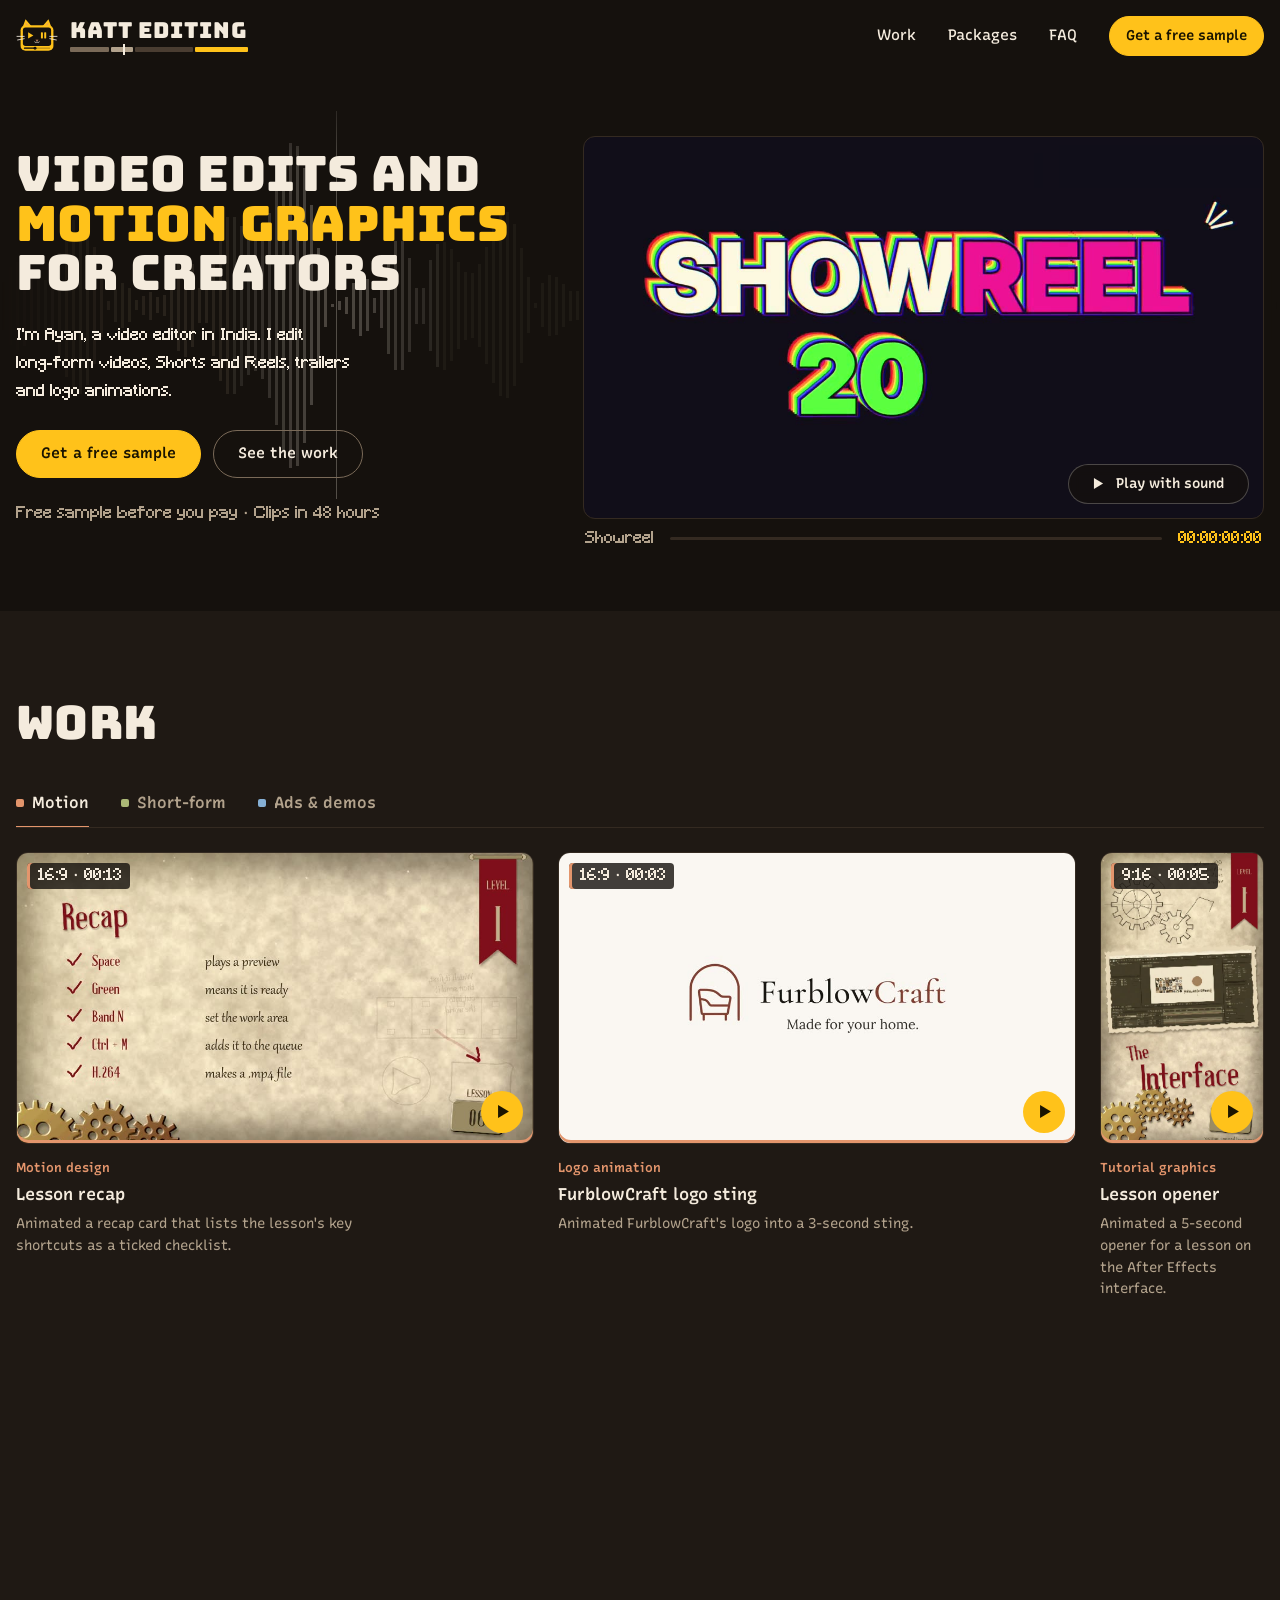
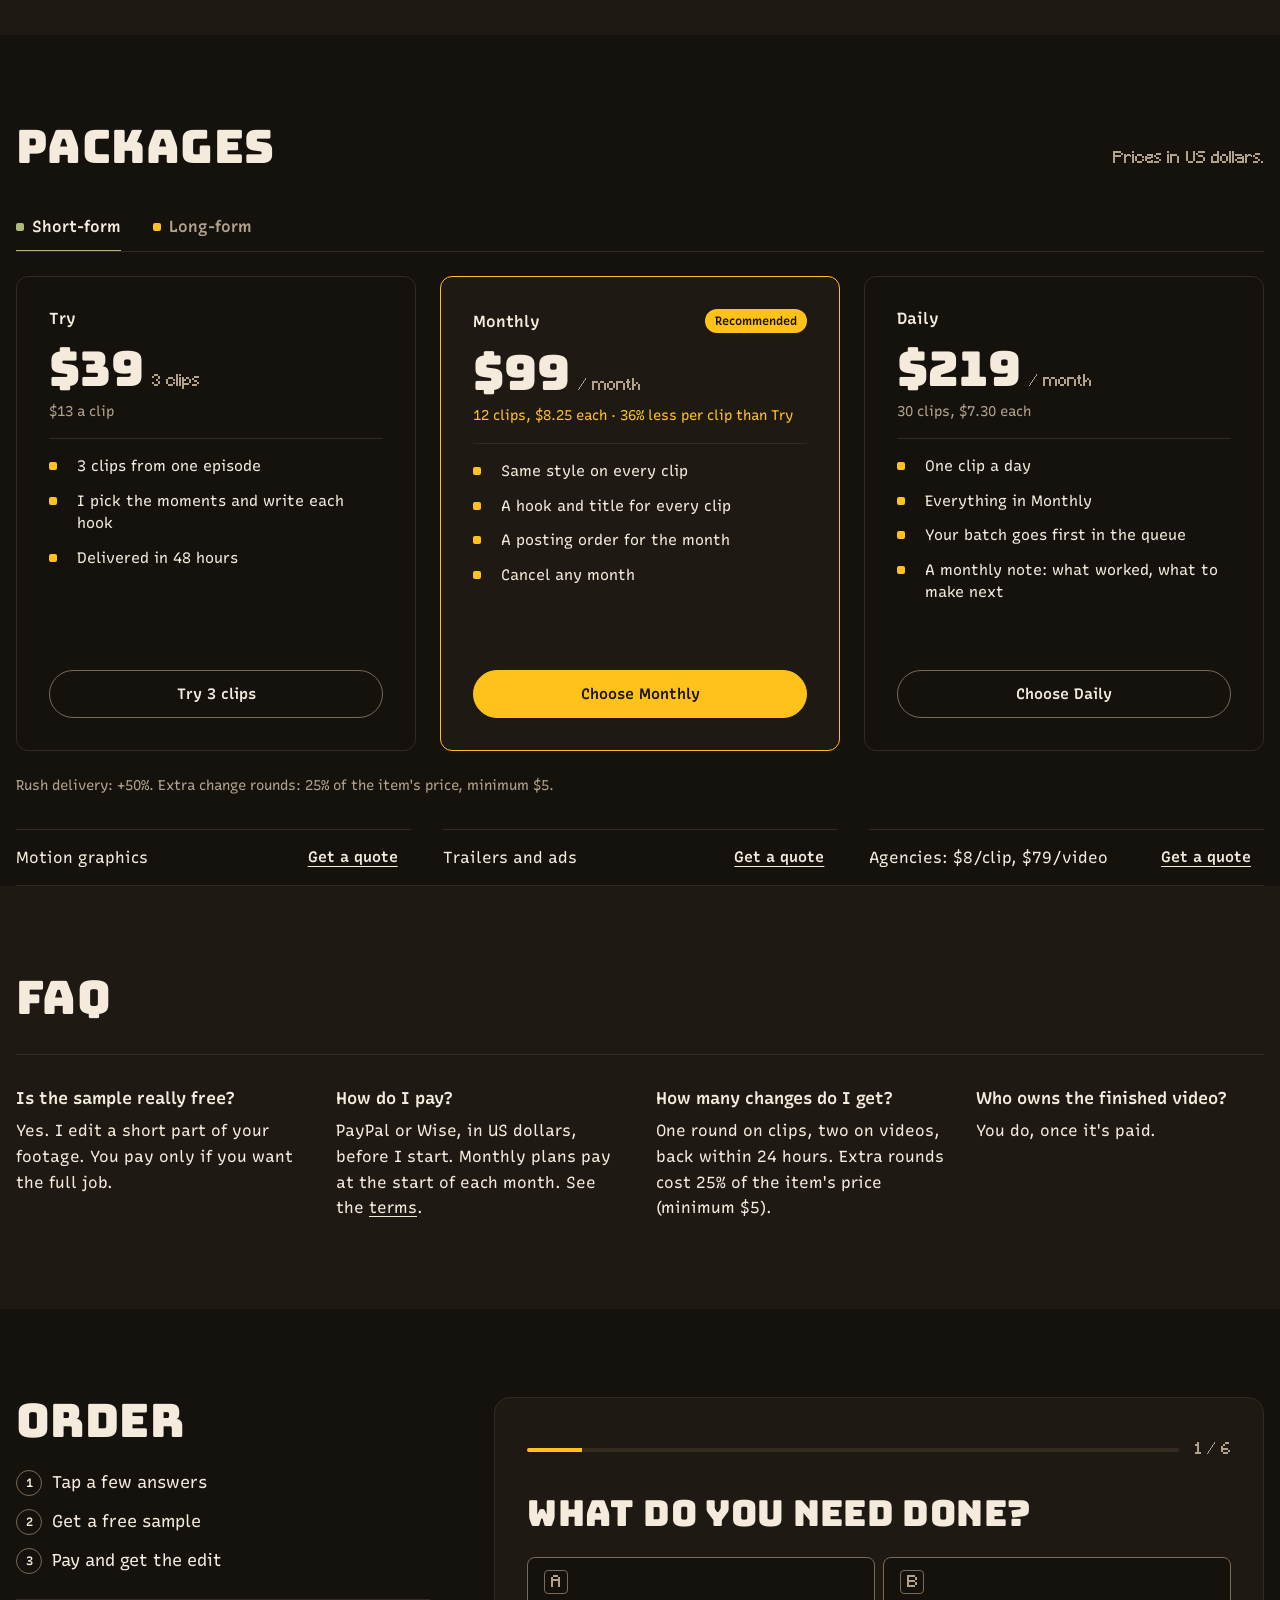
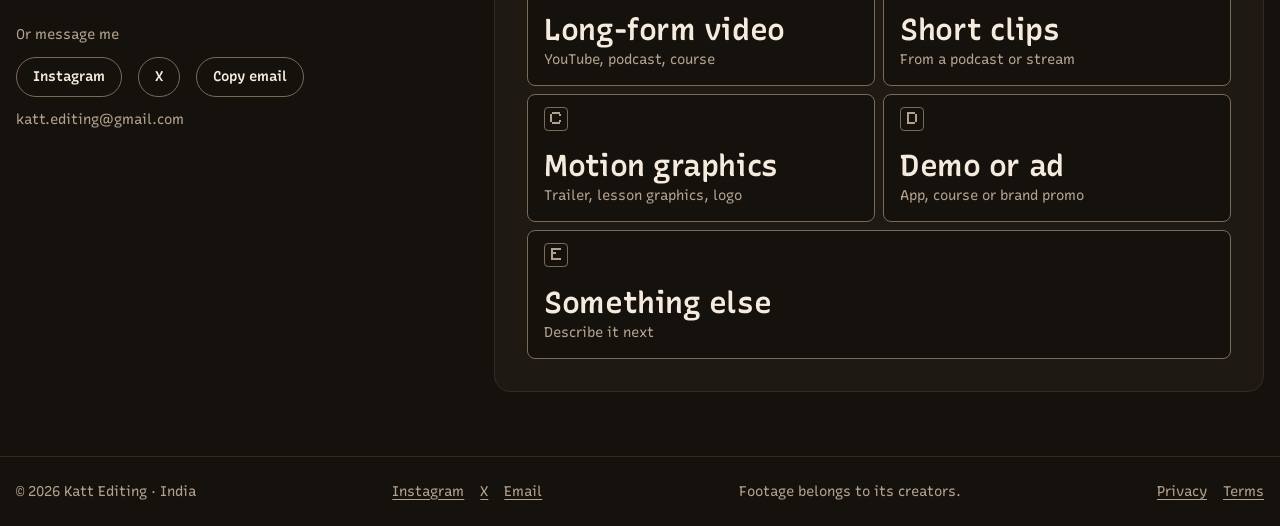
==== commit b1fc9ae8: "Polish pass: card descriptions, readable small text, solid header - One-line description on each wor" ====
--- a/index.html
+++ b/index.html
@@ -35,7 +35,7 @@
 <meta name="twitter:player:stream:content_type" content="video/mp4">
 <meta name="claude:viewport-fit-sides" content="cover">
 <link rel="stylesheet" href="fonts.css?v=2">
-<link rel="stylesheet" href="styles.css?v=57">
+<link rel="stylesheet" href="styles.css?v=59">
 </head>
 <body>
 
@@ -104,7 +104,7 @@
     <div class="wrap">
       <div class="block-head">
         <h2>Packages</h2>
-        <p>US dollars.</p>
+        <p>Prices in US dollars.</p>
       </div>
       <div class="tabs ptabs" id="priceTabs" role="tablist" aria-label="Type of package">
         <button type="button" class="tab" role="tab" id="ptab-clips" data-cat="clips" aria-controls="prices-clips" aria-selected="true">Short-form</button>
@@ -194,7 +194,7 @@
       <ul class="quote-list" aria-label="Quoted per project">
         <li><span>Motion graphics</span><a class="btn btn-quiet" href="#order" data-need="motion">Get a quote</a></li>
         <li><span>Trailers and ads</span><a class="btn btn-quiet" href="#order" data-need="ads">Get a quote</a></li>
-        <li><span>Agencies: from $8 a clip, $79 a video</span><a class="btn btn-quiet" href="#order" data-need="clips" data-amount="Agency: white-label from $8 a clip or $79 a video">Get a quote</a></li>
+        <li><span>Agencies: $8/clip, $79/video</span><a class="btn btn-quiet" href="#order" data-need="clips" data-amount="Agency: white-label from $8 a clip or $79 a video">Get a quote</a></li>
       </ul>
     </div>
   </section>
@@ -252,7 +252,7 @@
 <footer>
   <div class="wrap">
     <span>© 2026 Katt Editing · India</span>
-    <nav aria-label="Social"><a href="https://www.instagram.com/katt.editing/" rel="noopener" target="_blank">Instagram</a><a href="https://x.com/KattKnightOnX" rel="noopener" target="_blank">X</a><a href="https://ko-fi.com/kattknight" rel="noopener" target="_blank" aria-label="Tip me on Ko-fi">Tip me</a><a href="mailto:katt.editing@gmail.com">Email</a></nav>
+    <nav aria-label="Social"><a href="https://www.instagram.com/katt.editing/" rel="noopener" target="_blank">Instagram</a><a href="https://x.com/KattKnightOnX" rel="noopener" target="_blank">X</a><a href="mailto:katt.editing@gmail.com">Email</a></nav>
     <span>Footage belongs to its creators.</span>
     <nav class="legal" aria-label="Legal"><a href="privacy.html">Privacy</a><a href="terms.html">Terms</a></nav>
   </div>
@@ -273,7 +273,7 @@
   </div>
 </dialog>
 
-<script src="app.js?v=67"></script>
+<script src="app.js?v=68"></script>
 
 </body>
 </html>
--- a/styles.css
+++ b/styles.css
@@ -38,8 +38,8 @@
   --t-title: 600 20px/1.3 var(--body);                        /* group and card titles */
   --t-lead: 400 16px/1.75 var(--pixel);                       /* the hero sentence, in the pixel font (sharp at 16px) */
   --t-body: 400 16px/1.6 var(--body);                         /* default text */
-  --t-small: 400 14px/1.55 var(--body);                       /* small text that must read easily: errors */
-  --t-fine: 400 16px/1.5 var(--pixel);                        /* fine print: notes, hints, per-clip maths, footer */
+  --t-small: 400 14px/1.55 var(--body);                       /* small sentences: notes, hints, price maths, tile subtitles, footer, errors */
+  --t-fine: 400 16px/1.5 var(--pixel);                        /* short pixel-font labels only: hero note, 'Prices in US dollars.', phone bar */
   --t-meta: 400 16px/1 var(--pixel);                          /* video tags, timecode, form step count, option keys */
 
   /* Spacing: 4-based */
@@ -168,7 +168,7 @@
    either way, so nothing below it moves. */
 header.top { position: sticky; top: env(safe-area-inset-top, 0px); z-index: 20;
   background-color: transparent; border-bottom: 1px solid transparent; transition: background-color .2s var(--ease), border-color .2s var(--ease); }
-header.top.scrolled { background-color: var(--bar); border-bottom-color: var(--line); }
+header.top.scrolled { background-color: var(--bar); border-bottom-color: var(--line); transition: none; }   /* solid at once, so content never shows through mid-fade; it still fades away at the top */
 header.top .wrap { display: flex; align-items: center; justify-content: space-between; gap: var(--s-4); min-height: 71px; }
 
 nav.links { display: flex; align-items: center; gap: var(--s-6); }
@@ -206,6 +206,7 @@
 [data-cat] .kind { color: var(--cat); }
 .card[data-cat] .tag { box-shadow: inset 3px 0 0 var(--cat); padding-left: 11px; }
 .card h4 { font: 600 17px/1.3 var(--body); }
+.card .desc { font: var(--t-small); color: var(--mute); max-width: 46ch; }
 @media (max-width: 560px) { .card h4 { font-size: 15px; } }
 
 /* Before/after (Long-form tab): one 16:9 player, a Before | After switch under it */
@@ -237,14 +238,14 @@
 .price .badge { font: 600 12px/1 var(--body); color: var(--cut-ink); background: var(--cut); padding: 6px 10px; border-radius: var(--r-pill); }
 .price .amt { font: 400 48px/1 var(--display); }
 .price .amt small { font: 400 16px/1 var(--pixel); color: var(--mute); margin-left: var(--s-2); }
-.price .per { margin-top: calc(var(--s-2) * -1); font: var(--t-fine); color: var(--mute); }
+.price .per { margin-top: calc(var(--s-2) * -1); font: var(--t-small); color: var(--mute); }
 .price.lead .per { color: var(--cut); }
 .price .what { font-size: 15px; }
 .price ul { list-style: none; margin: 0; padding: var(--s-4) 0 0; border-top: 1px solid var(--line); display: grid; gap: var(--s-3); font: 400 15px/1.5 var(--body); color: var(--fg); }
 .price li { display: grid; grid-template-columns: 16px minmax(0, 1fr); gap: var(--s-3); }
 .price li::before { content: ""; width: 8px; height: 8px; margin-top: 7px; background: var(--cut); border-radius: 2px; }
 .price .btn { margin-top: auto; align-self: stretch; }
-.price-note { margin-top: var(--s-5); font: var(--t-fine); color: var(--mute); }
+.price-note { margin-top: var(--s-5); font: var(--t-small); color: var(--mute); }
 .prices .price-note { grid-column: 1 / -1; margin-top: 0; }
 .ptabs { margin-bottom: var(--s-5); }
 /* Tab panels (Work, Packages) share one grid cell: the section is as tall as its tallest panel in every tab */
@@ -292,9 +293,9 @@
 .how { margin: 0; padding: 0; list-style: none; counter-reset: how; display: grid; gap: var(--s-3); max-width: 46ch; }
 .how li { counter-increment: how; position: relative; padding-left: 36px; color: var(--fg); font-size: 17px; }
 .how li::before { content: counter(how); position: absolute; left: 0; top: 0; width: 24px; height: 24px; border-radius: 50%; border: 1px solid var(--line-strong); display: grid; place-items: center; font: 600 12px/1 var(--body); color: var(--fg); margin-top: 1px; }
-.order-alt { display: grid; gap: var(--s-3); padding-top: var(--s-5); border-top: 1px solid var(--line); font: var(--t-fine); color: var(--mute); }
+.order-alt { display: grid; gap: var(--s-3); padding-top: var(--s-5); border-top: 1px solid var(--line); font: var(--t-small); color: var(--mute); }
 .order-alt .row { display: flex; flex-wrap: wrap; align-items: center; gap: var(--s-3) var(--s-4); }
-.email { font: var(--t-fine); color: var(--mute); user-select: all; overflow-wrap: anywhere; }
+.email { font: var(--t-small); color: var(--mute); user-select: all; overflow-wrap: anywhere; }
 .copied { color: var(--cut); }
 
 .of { min-width: 0; padding: var(--s-6); border: 1px solid var(--line); border-radius: var(--r-lg); background: var(--ink-2); display: grid; gap: var(--s-5); }
@@ -315,21 +316,21 @@
 .of-stage .of-options { grid-auto-rows: 1fr; align-content: stretch; }
 /* Text scales with the tile (--fs is set per question from the tile height, 16-24 px) */
 .of-stage .option-text b { font-size: var(--fs, 16px); line-height: 1.25; }
-.of-stage .option-text small { font-size: 16px; }
+.of-stage .option-text small { font-size: 14px; }
 .of-stage .option-key { width: calc(var(--fs, 16px) * 1.75); height: calc(var(--fs, 16px) * 1.75); font-size: 16px; }
 /* Poster tiles (big tiles): key small in the corner, label large across up to two balanced lines */
 .of-stage .of-options.poster .option { flex-direction: column; align-items: flex-start; justify-content: space-between; gap: 6px; padding: 12px 16px 14px; }
 .of-stage .of-options.poster .option-key { width: 24px; height: 24px; font-size: 16px; }
 .of-stage .of-options.poster .option-text { gap: 4px; width: 100%; }
 .of-stage .of-options.poster .option-text b { font-size: var(--ps, 24px); line-height: 1.04; letter-spacing: -.015em; }
-.of-stage .of-options.poster .option-text small { font-size: 16px; }
+.of-stage .of-options.poster .option-text small { font-size: 14px; }
 .of-stage > .of-step:not(:has(.of-options)) { grid-template-rows: none; align-content: start; }
 .of-step.in-fwd { animation: in-fwd .18s var(--ease); }
 .of-step.in-back { animation: in-back .18s var(--ease); }
 @keyframes in-fwd { from { opacity: 0; transform: translateX(12px); } }
 @keyframes in-back { from { opacity: 0; transform: translateX(-12px); } }
 .of-step h3 { font: var(--t-h3); text-transform: uppercase; letter-spacing: .01em; outline: none; }
-.of-hint { font: var(--t-fine); color: var(--mute); margin-top: calc(var(--s-2) * -1); }
+.of-hint { font: var(--t-small); color: var(--mute); margin-top: calc(var(--s-2) * -1); }
 .of-hint a { color: var(--fg); }
 .of-options { display: grid; gap: var(--s-2); margin-top: var(--s-2); }
 @media (min-width: 1000px) { .of-options { grid-template-columns: repeat(2, minmax(0, 1fr)); } }
@@ -348,7 +349,7 @@
 .option[aria-checked="true"] .option-key, .option.picked .option-key, .option.pressing .option-key { background: var(--cut); border-color: var(--cut); color: var(--cut-ink); }
 .option-text { display: grid; gap: 2px; min-width: 0; }
 .option-text b { font-weight: 600; }
-.option-text small { font: var(--t-fine); color: var(--mute); }
+.option-text small { font: var(--t-small); color: var(--mute); }
 /* Touch screens: no keyboard shortcuts, but the letter still names each answer, small in the top-right corner */
 .option { position: relative; }
 @media (pointer: coarse) {
@@ -376,7 +377,7 @@
 .of-err:empty { display: none; }
 .of-actions { display: flex; flex-wrap: wrap; align-items: center; gap: var(--s-3); margin-top: var(--s-2); }
 @media (max-width: 560px) { .of-actions .btn-primary { flex: 1; } }
-.of-note { font: var(--t-fine); color: var(--mute); }
+.of-note { font: var(--t-small); color: var(--mute); }
 .of-note a { color: var(--fg); }
 .hp { position: absolute; left: -9999px; width: 1px; height: 1px; opacity: 0; }
 .of-done { justify-items: start; padding-block: var(--s-4); }
@@ -432,7 +433,7 @@
 
 /* Footer */
 footer { border-top: 1px solid var(--line); }
-footer .wrap { display: flex; justify-content: space-between; align-items: center; gap: var(--s-3) var(--s-5); flex-wrap: wrap; padding-block: var(--s-5); font: var(--t-fine); color: var(--mute); }
+footer .wrap { display: flex; justify-content: space-between; align-items: center; gap: var(--s-3) var(--s-5); flex-wrap: wrap; padding-block: var(--s-5); font: var(--t-small); color: var(--mute); }
 footer nav { display: flex; gap: var(--s-4); }
 footer a { text-underline-offset: 3px; }
 /* Phones: links get a finger-sized hit area without making the footer taller */
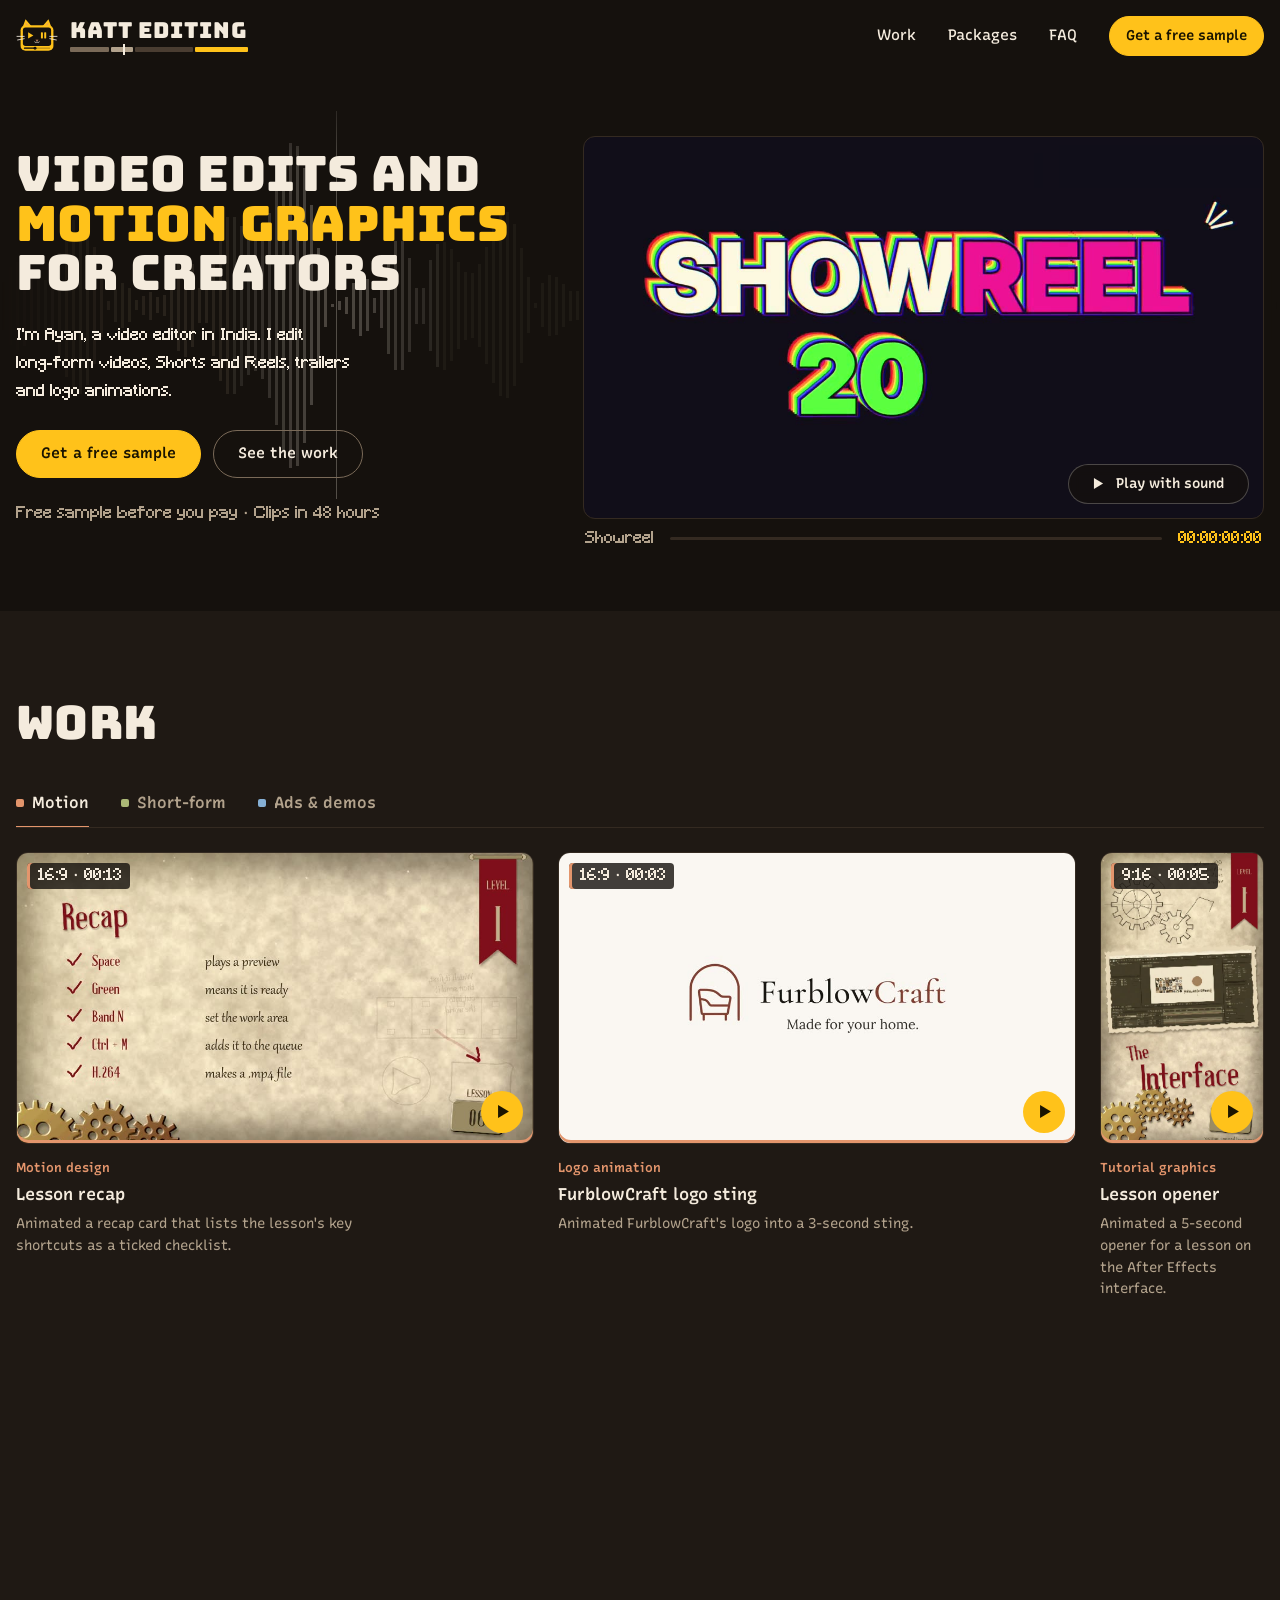
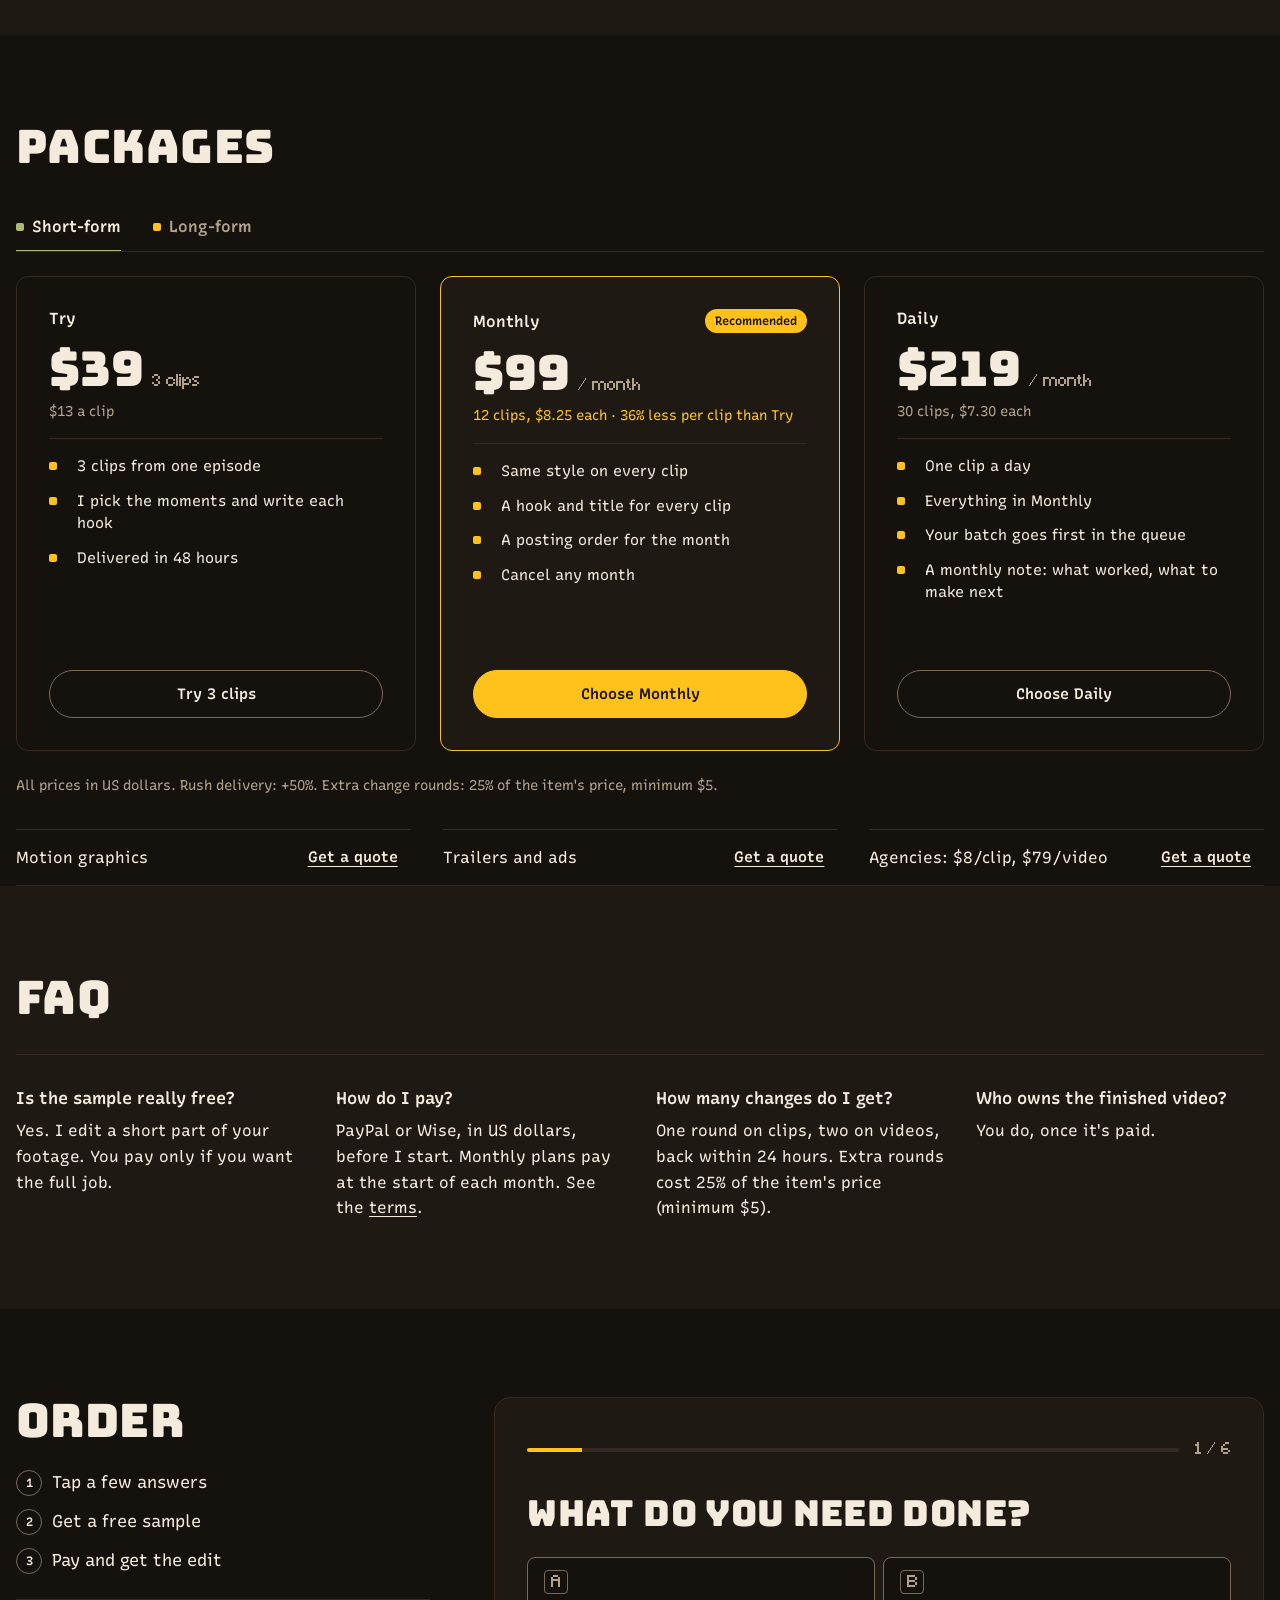
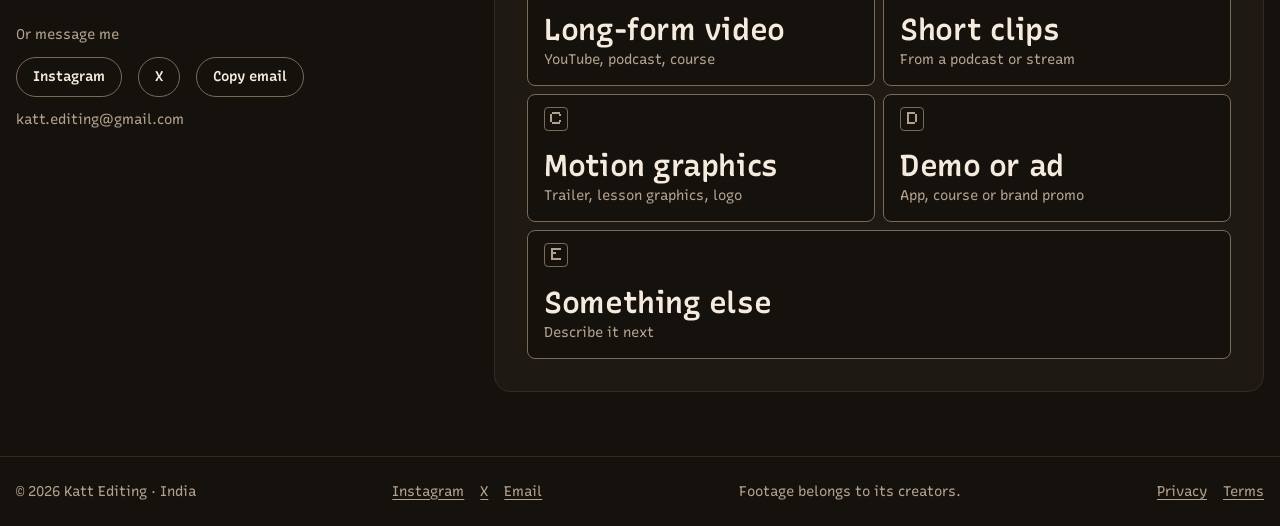
==== commit 561c1703: "Move 'Prices in US dollars' into the price note Co-Authored-By: Claude Opus 5.5 <noreply@anthropic.c" ====
--- a/index.html
+++ b/index.html
@@ -104,7 +104,6 @@
     <div class="wrap">
       <div class="block-head">
         <h2>Packages</h2>
-        <p>Prices in US dollars.</p>
       </div>
       <div class="tabs ptabs" id="priceTabs" role="tablist" aria-label="Type of package">
         <button type="button" class="tab" role="tab" id="ptab-clips" data-cat="clips" aria-controls="prices-clips" aria-selected="true">Short-form</button>
@@ -190,7 +189,7 @@
       </div>
       </div>
 
-      <p class="price-note">Rush delivery: +50%. Extra change rounds: 25% of the item's price, minimum $5.</p>
+      <p class="price-note">All prices in US dollars. Rush delivery: +50%. Extra change rounds: 25% of the item's price, minimum $5.</p>
       <ul class="quote-list" aria-label="Quoted per project">
         <li><span>Motion graphics</span><a class="btn btn-quiet" href="#order" data-need="motion">Get a quote</a></li>
         <li><span>Trailers and ads</span><a class="btn btn-quiet" href="#order" data-need="ads">Get a quote</a></li>
--- a/styles.css
+++ b/styles.css
@@ -39,7 +39,7 @@
   --t-lead: 400 16px/1.75 var(--pixel);                       /* the hero sentence, in the pixel font (sharp at 16px) */
   --t-body: 400 16px/1.6 var(--body);                         /* default text */
   --t-small: 400 14px/1.55 var(--body);                       /* small sentences: notes, hints, price maths, tile subtitles, footer, errors */
-  --t-fine: 400 16px/1.5 var(--pixel);                        /* short pixel-font labels only: hero note, 'Prices in US dollars.', phone bar */
+  --t-fine: 400 16px/1.5 var(--pixel);                        /* short pixel-font labels only: hero note, phone bar */
   --t-meta: 400 16px/1 var(--pixel);                          /* video tags, timecode, form step count, option keys */
 
   /* Spacing: 4-based */
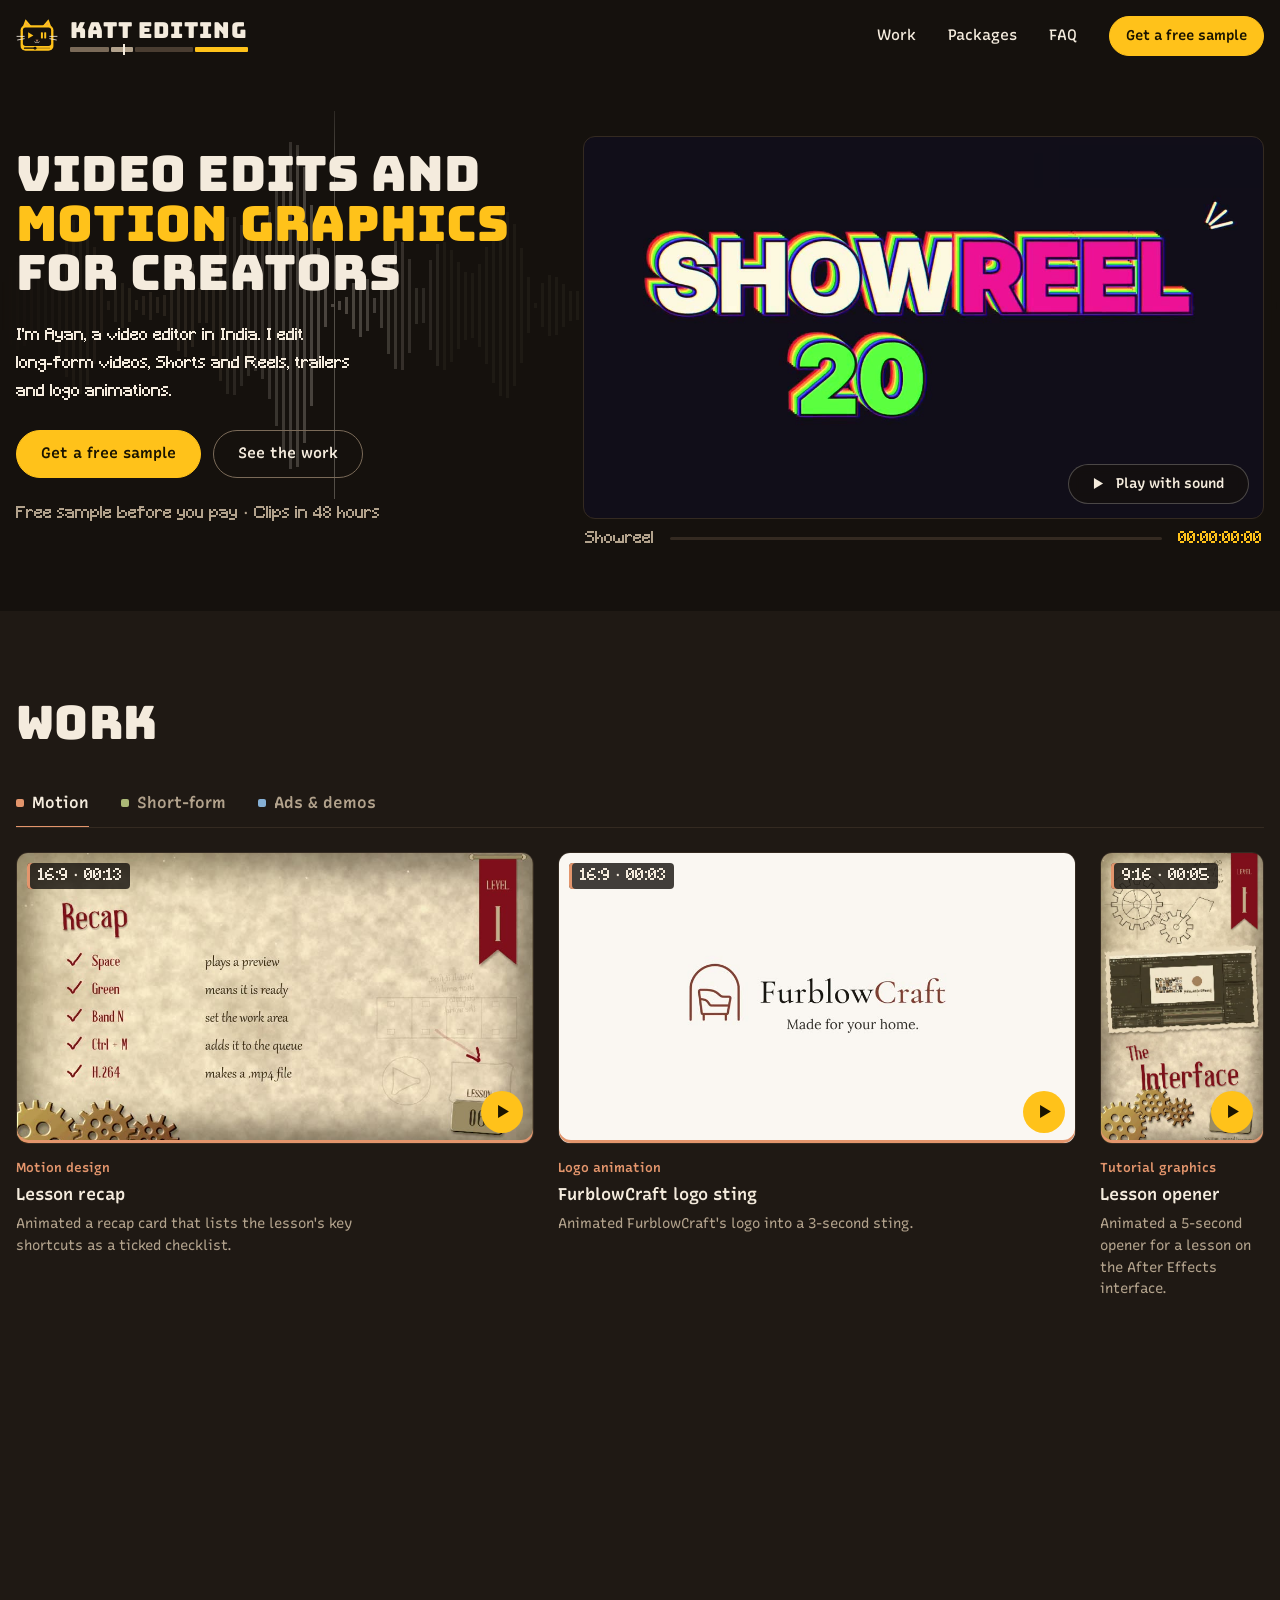
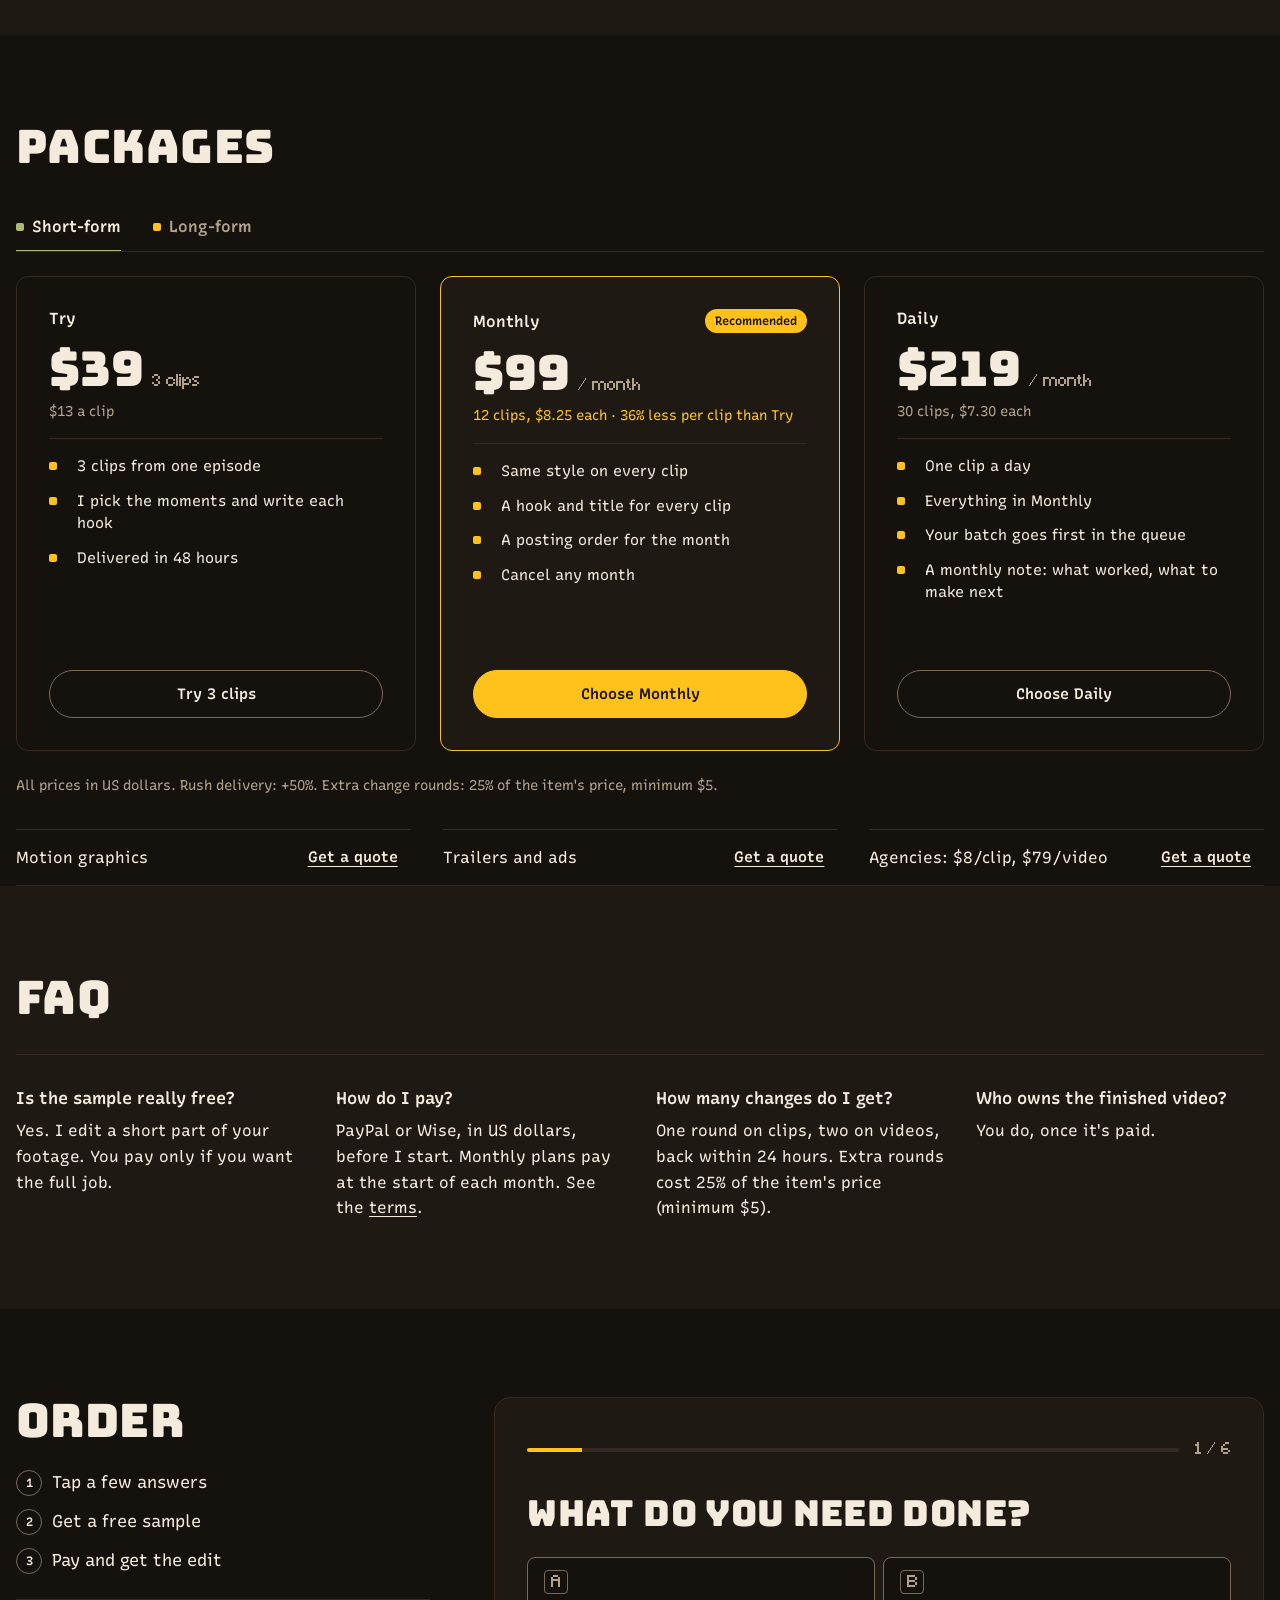
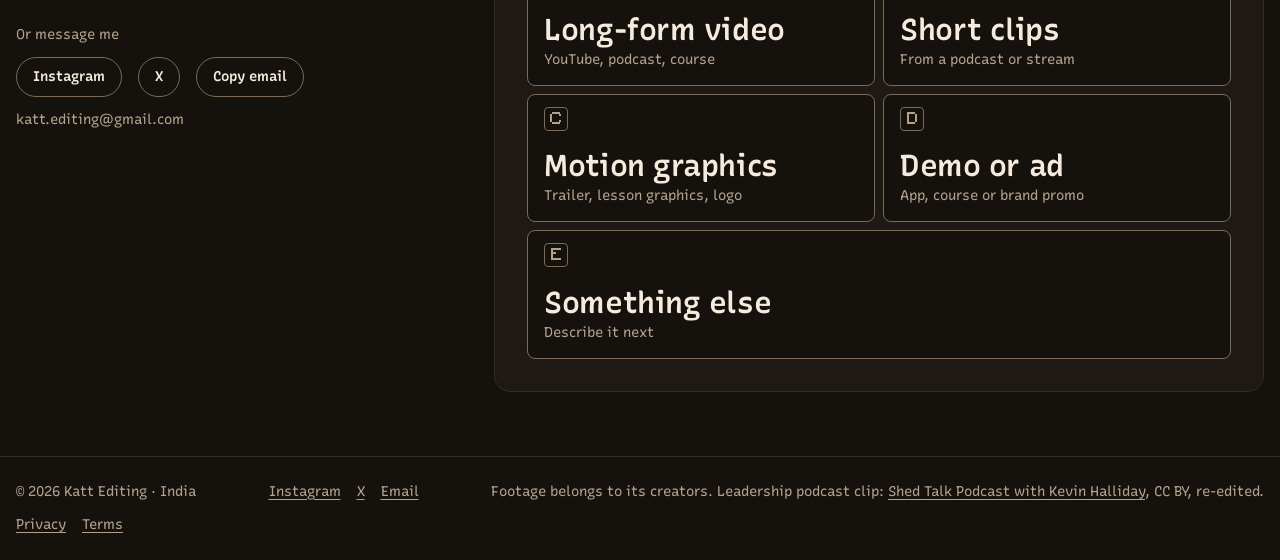
==== commit f7c6081f: "Shorten leadership clip description; move footage credit to footer Co-Authored-By: Claude Opus 5.5 <" ====
--- a/index.html
+++ b/index.html
@@ -252,7 +252,7 @@
   <div class="wrap">
     <span>© 2026 Katt Editing · India</span>
     <nav aria-label="Social"><a href="https://www.instagram.com/katt.editing/" rel="noopener" target="_blank">Instagram</a><a href="https://x.com/KattKnightOnX" rel="noopener" target="_blank">X</a><a href="mailto:katt.editing@gmail.com">Email</a></nav>
-    <span>Footage belongs to its creators.</span>
+    <span>Footage belongs to its creators. Leadership podcast clip: <a href="https://www.youtube.com/watch?v=bbHHD4GA6hs" rel="noopener" target="_blank">Shed Talk Podcast with Kevin Halliday</a>, CC BY, re-edited.</span>
     <nav class="legal" aria-label="Legal"><a href="privacy.html">Privacy</a><a href="terms.html">Terms</a></nav>
   </div>
 </footer>
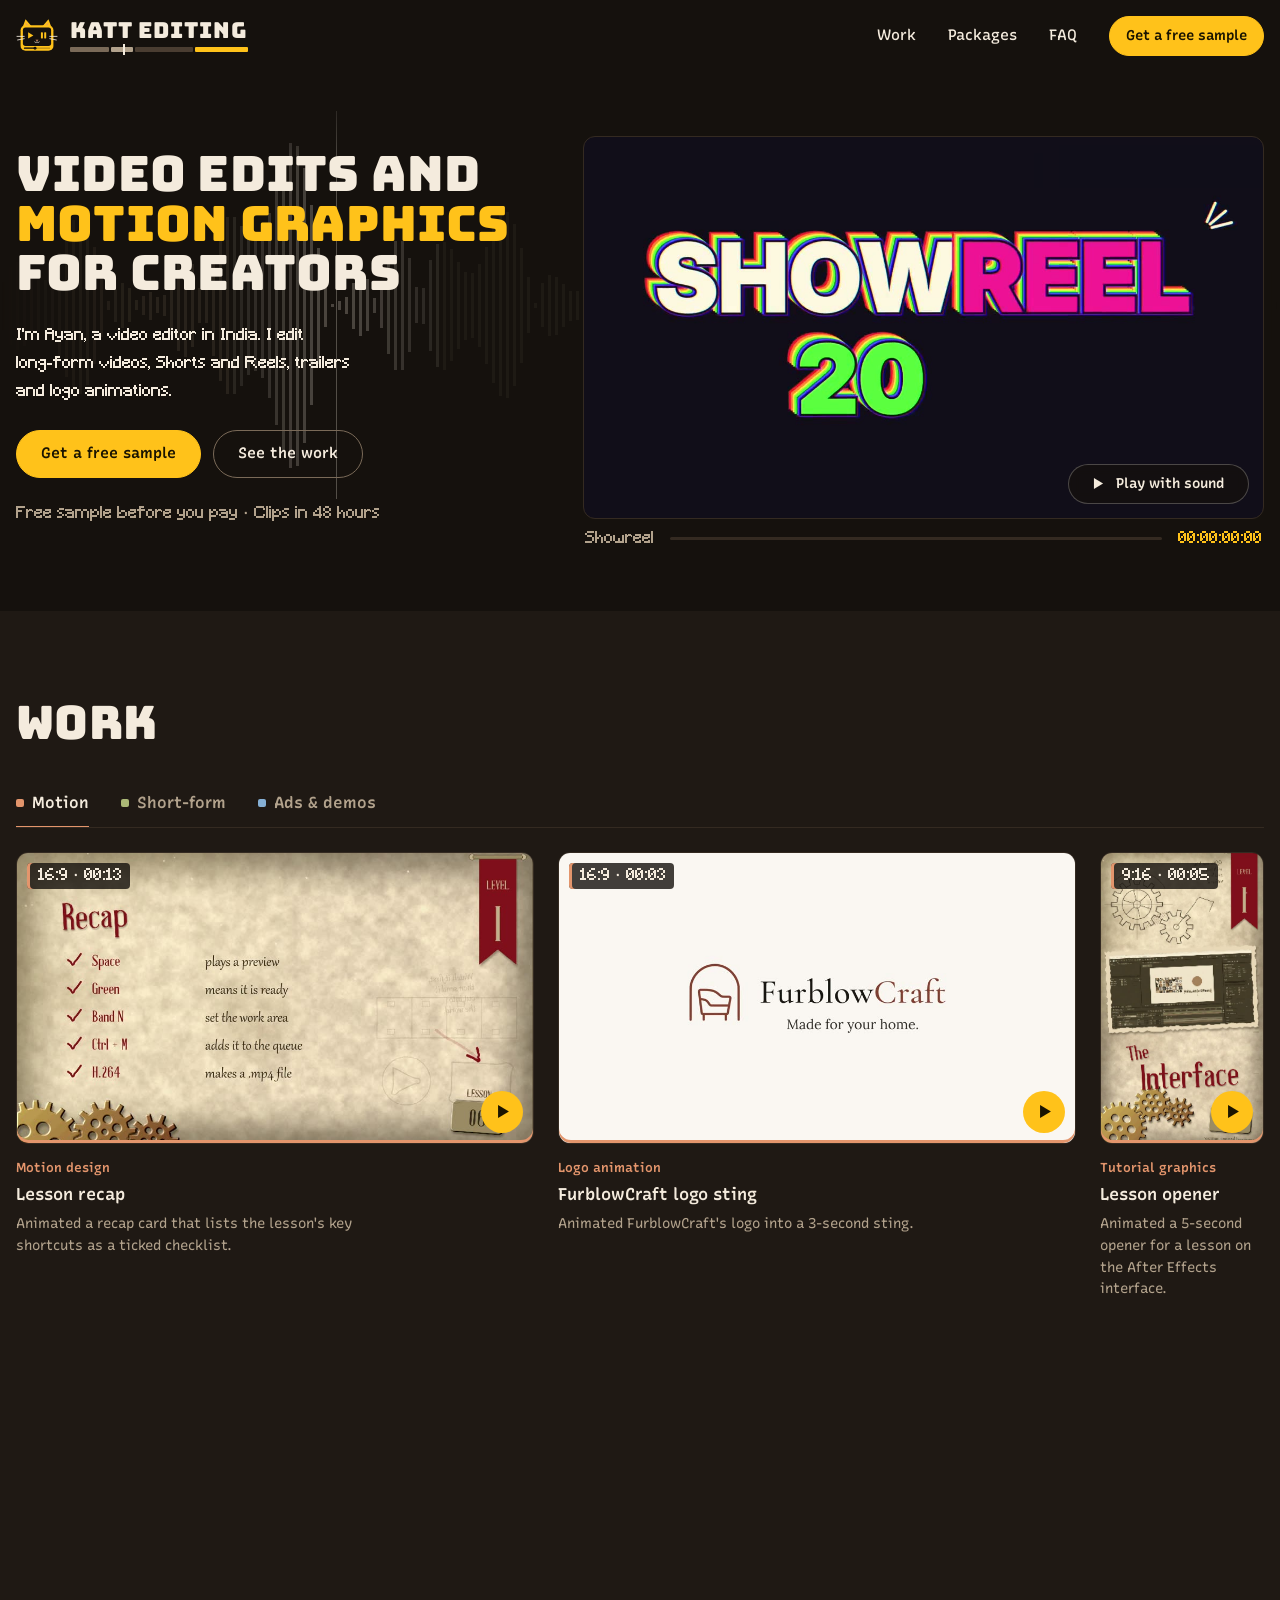
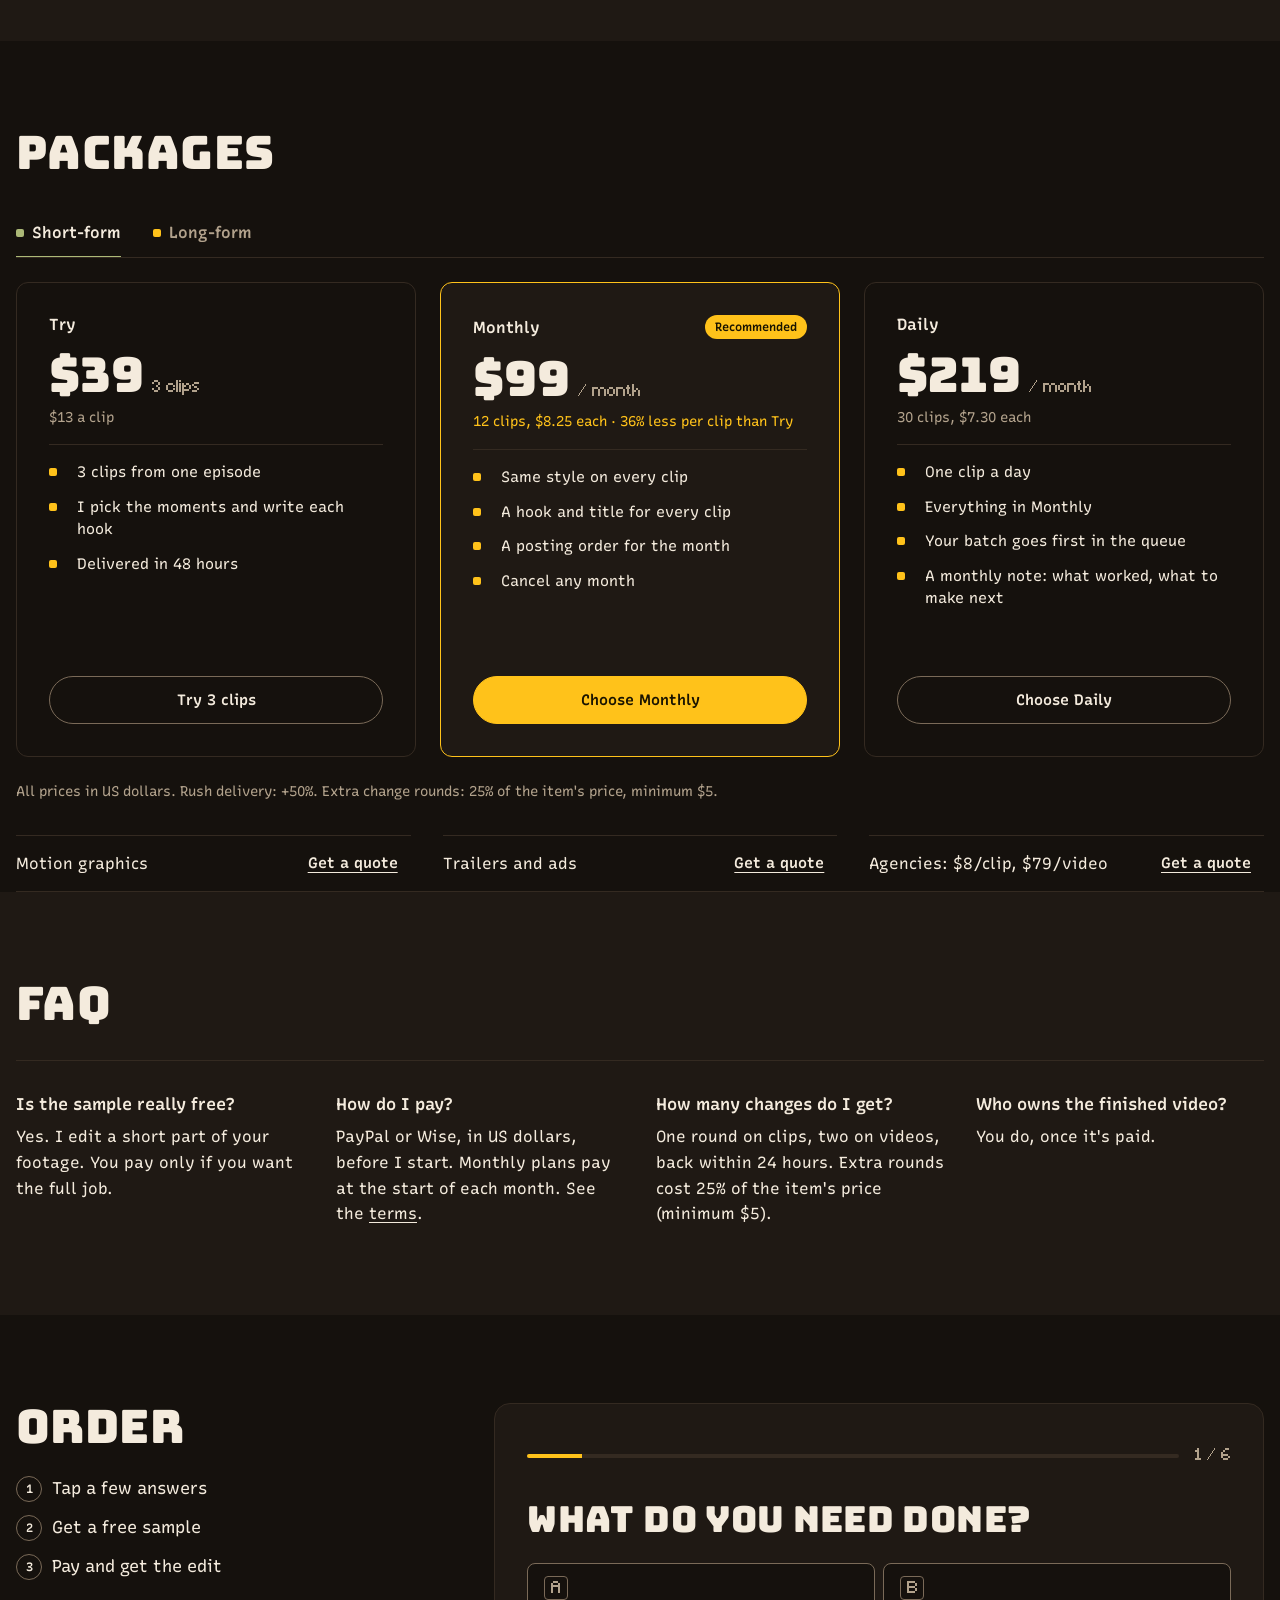
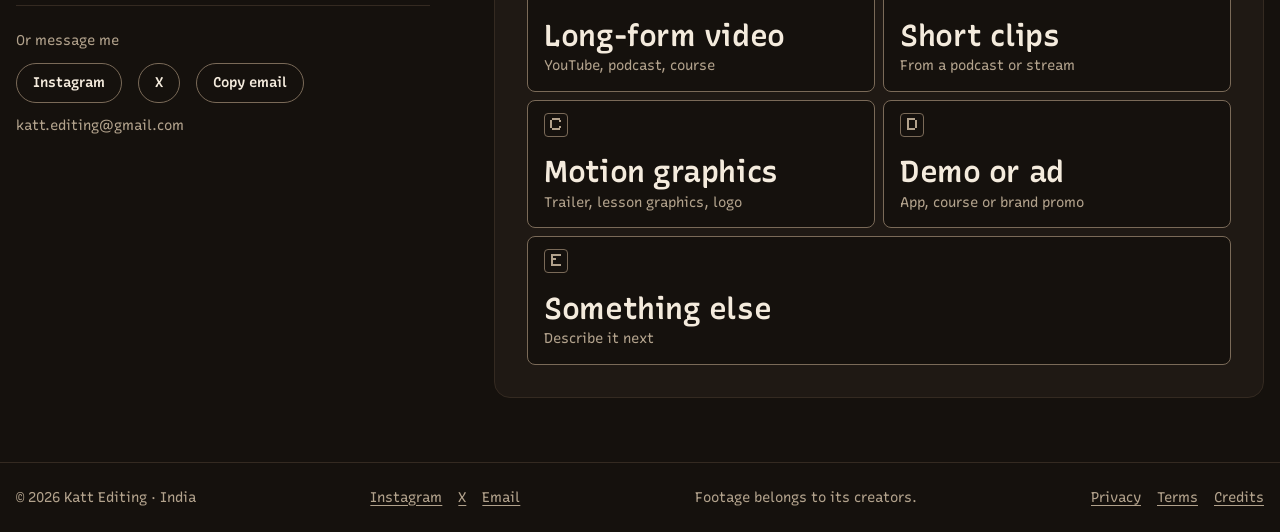
==== commit 4456ae4c: "Add UGC ad samples; move footage credits to a Credits page Co-Authored-By: Claude Opus 5.5 <noreply@" ====
--- a/index.html
+++ b/index.html
@@ -252,8 +252,8 @@
   <div class="wrap">
     <span>© 2026 Katt Editing · India</span>
     <nav aria-label="Social"><a href="https://www.instagram.com/katt.editing/" rel="noopener" target="_blank">Instagram</a><a href="https://x.com/KattKnightOnX" rel="noopener" target="_blank">X</a><a href="mailto:katt.editing@gmail.com">Email</a></nav>
-    <span>Footage belongs to its creators. Leadership podcast clip: <a href="https://www.youtube.com/watch?v=bbHHD4GA6hs" rel="noopener" target="_blank">Shed Talk Podcast with Kevin Halliday</a>, CC BY, re-edited.</span>
-    <nav class="legal" aria-label="Legal"><a href="privacy.html">Privacy</a><a href="terms.html">Terms</a></nav>
+    <span>Footage belongs to its creators.</span>
+    <nav class="legal" aria-label="Legal"><a href="privacy.html">Privacy</a><a href="terms.html">Terms</a><a href="credits.html">Credits</a></nav>
   </div>
 </footer>
 
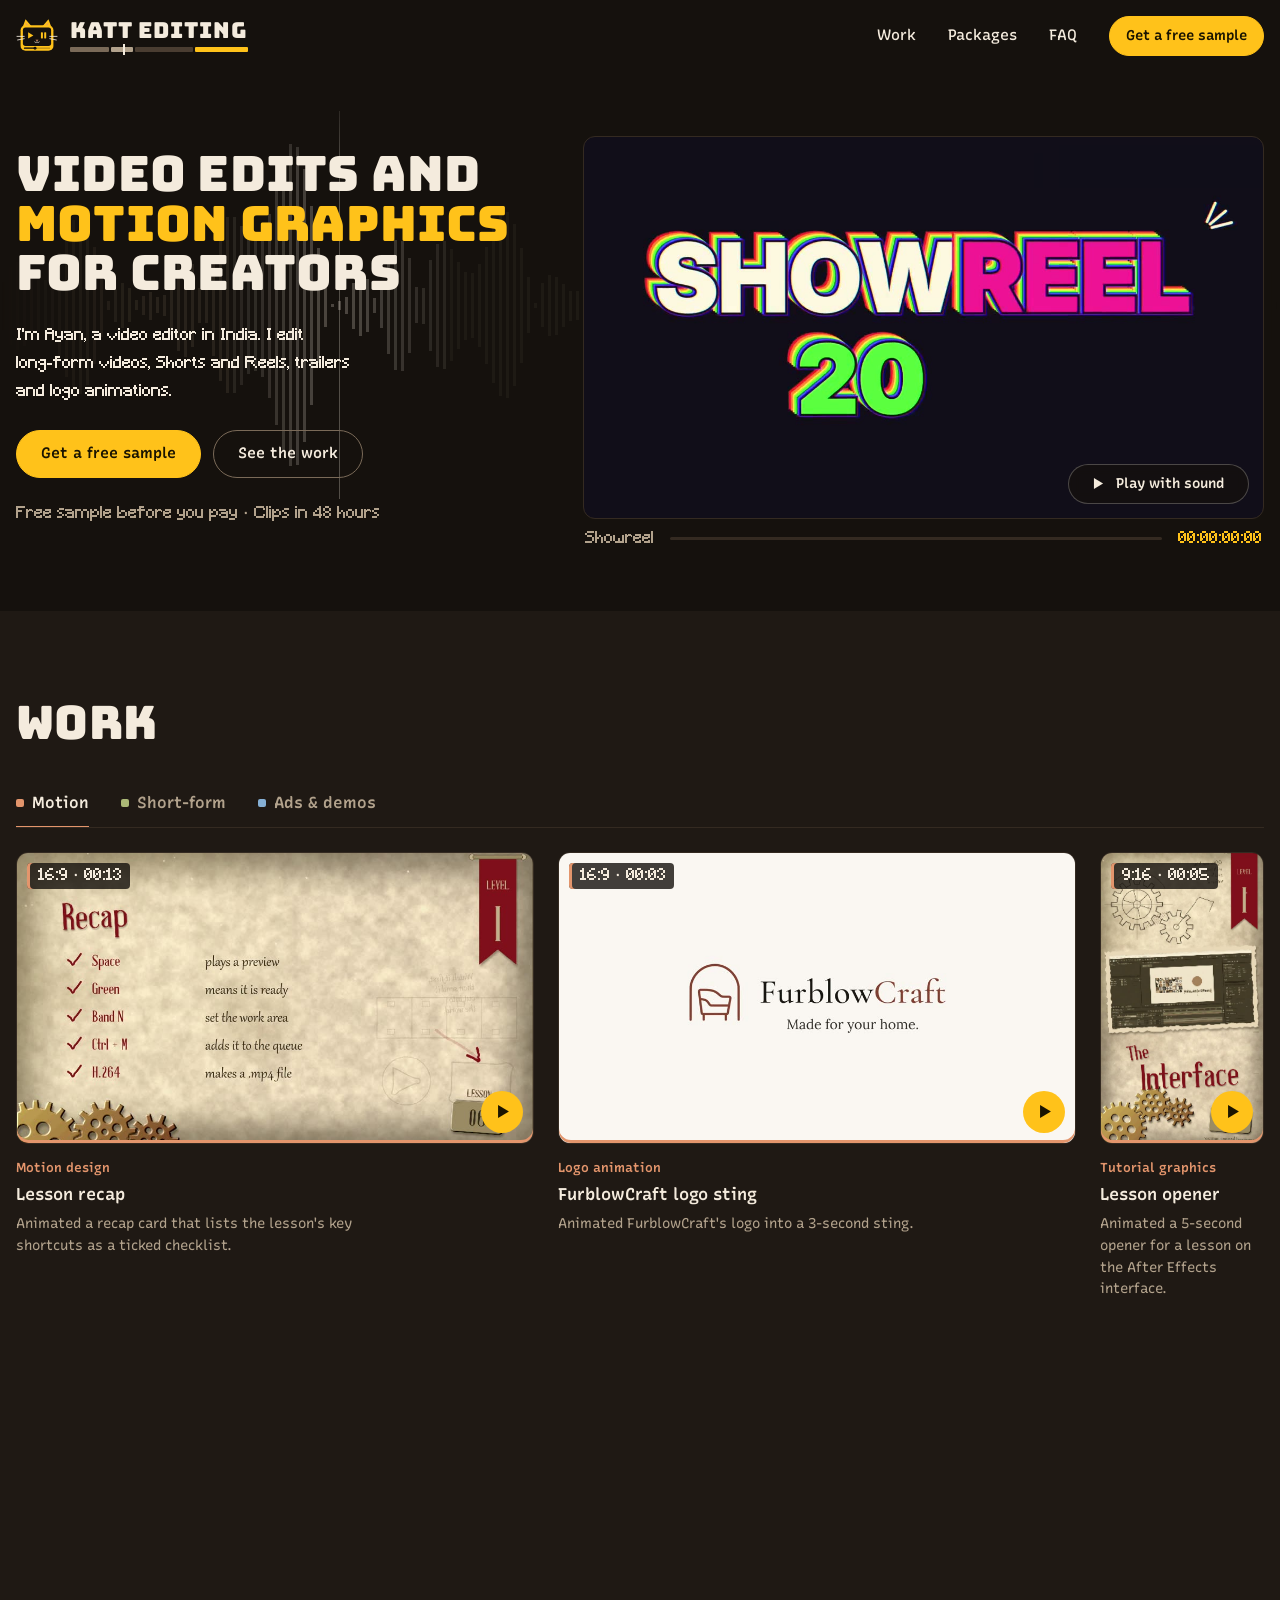
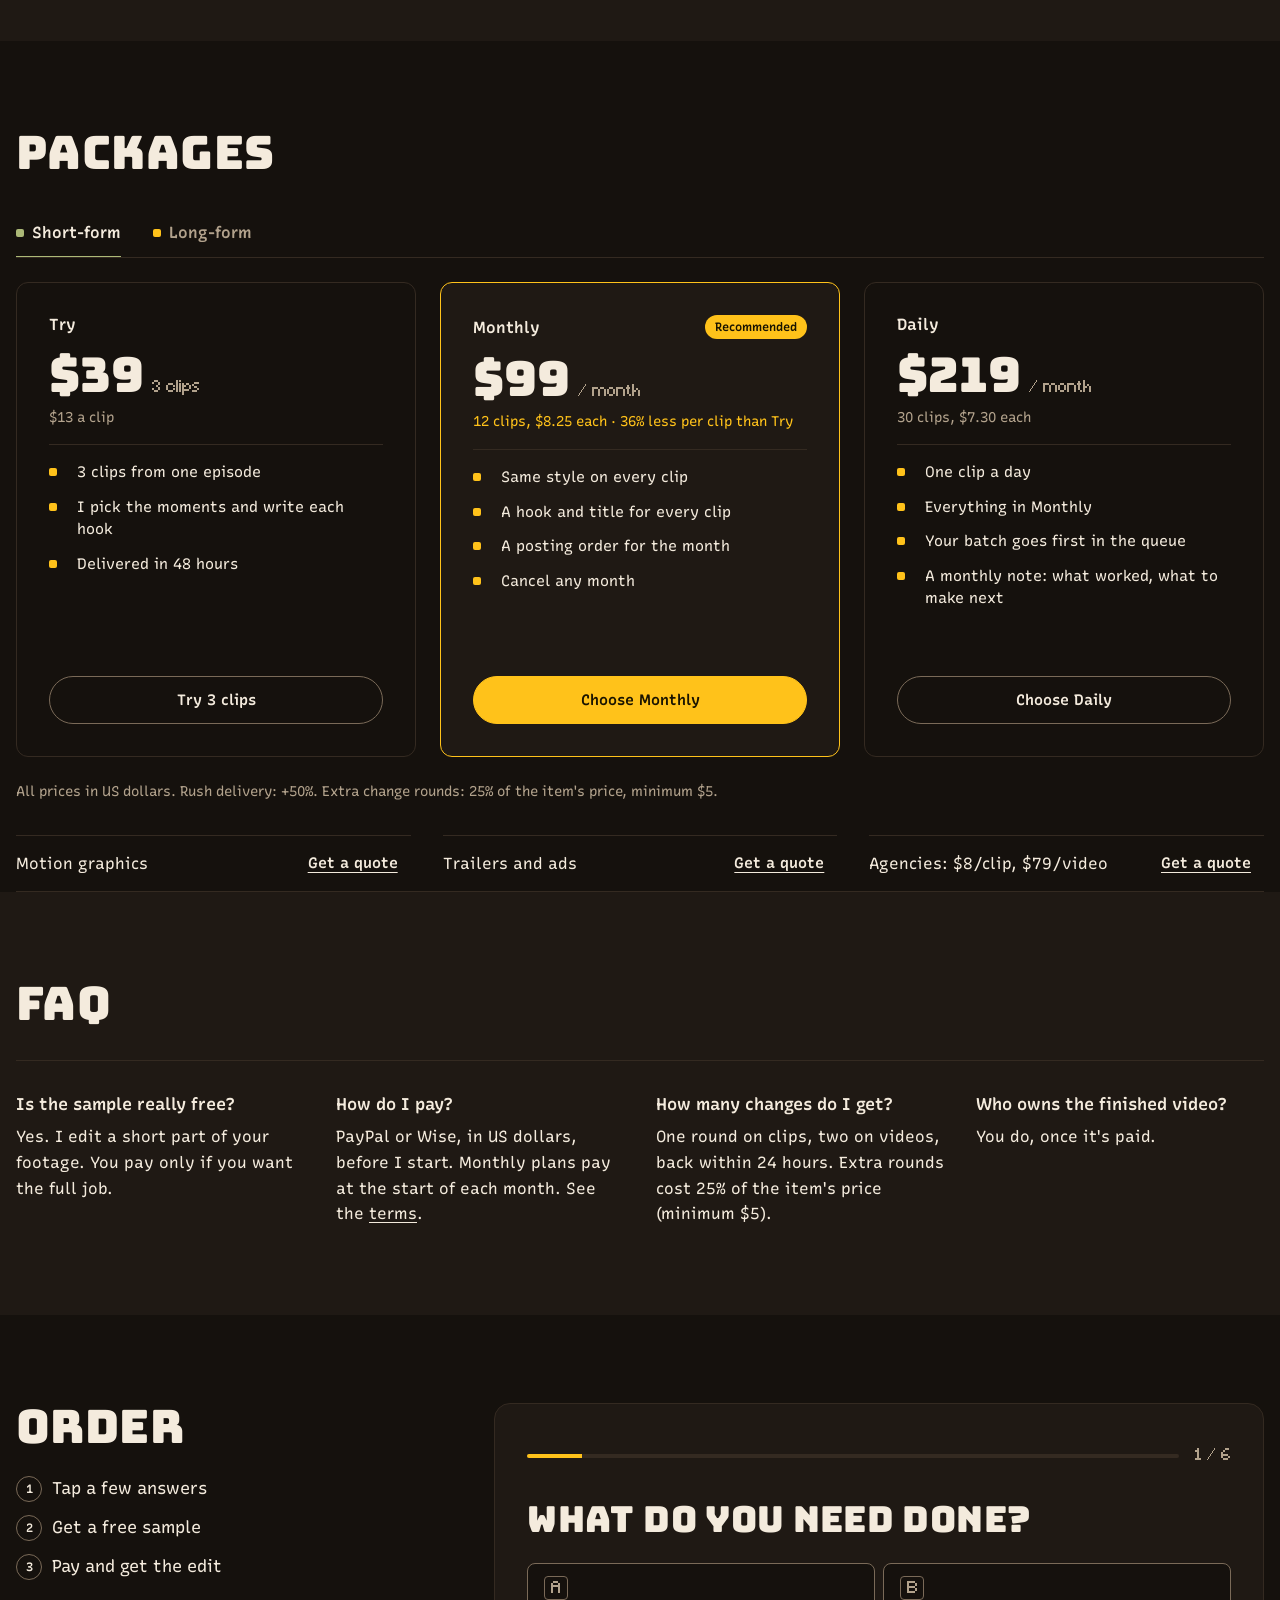
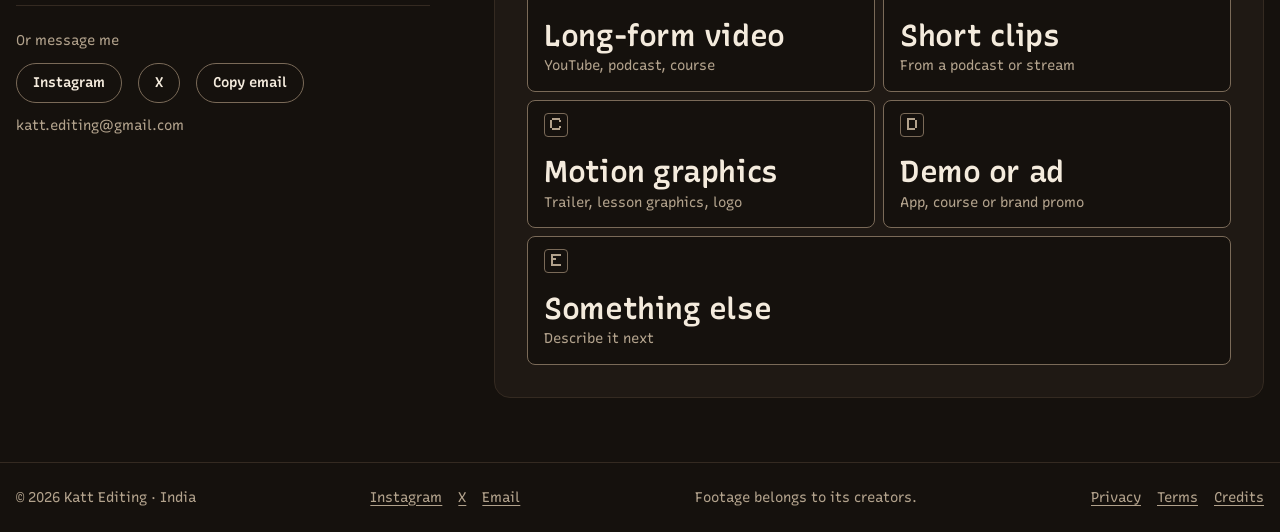
==== commit 7d980d85: "Bump app.js cache version for UGC card Co-Authored-By: Claude Opus 5.5 <noreply@anthropic.com>" ====
--- a/index.html
+++ b/index.html
@@ -272,7 +272,7 @@
   </div>
 </dialog>
 
-<script src="app.js?v=68"></script>
+<script src="app.js?v=69"></script>
 
 </body>
 </html>
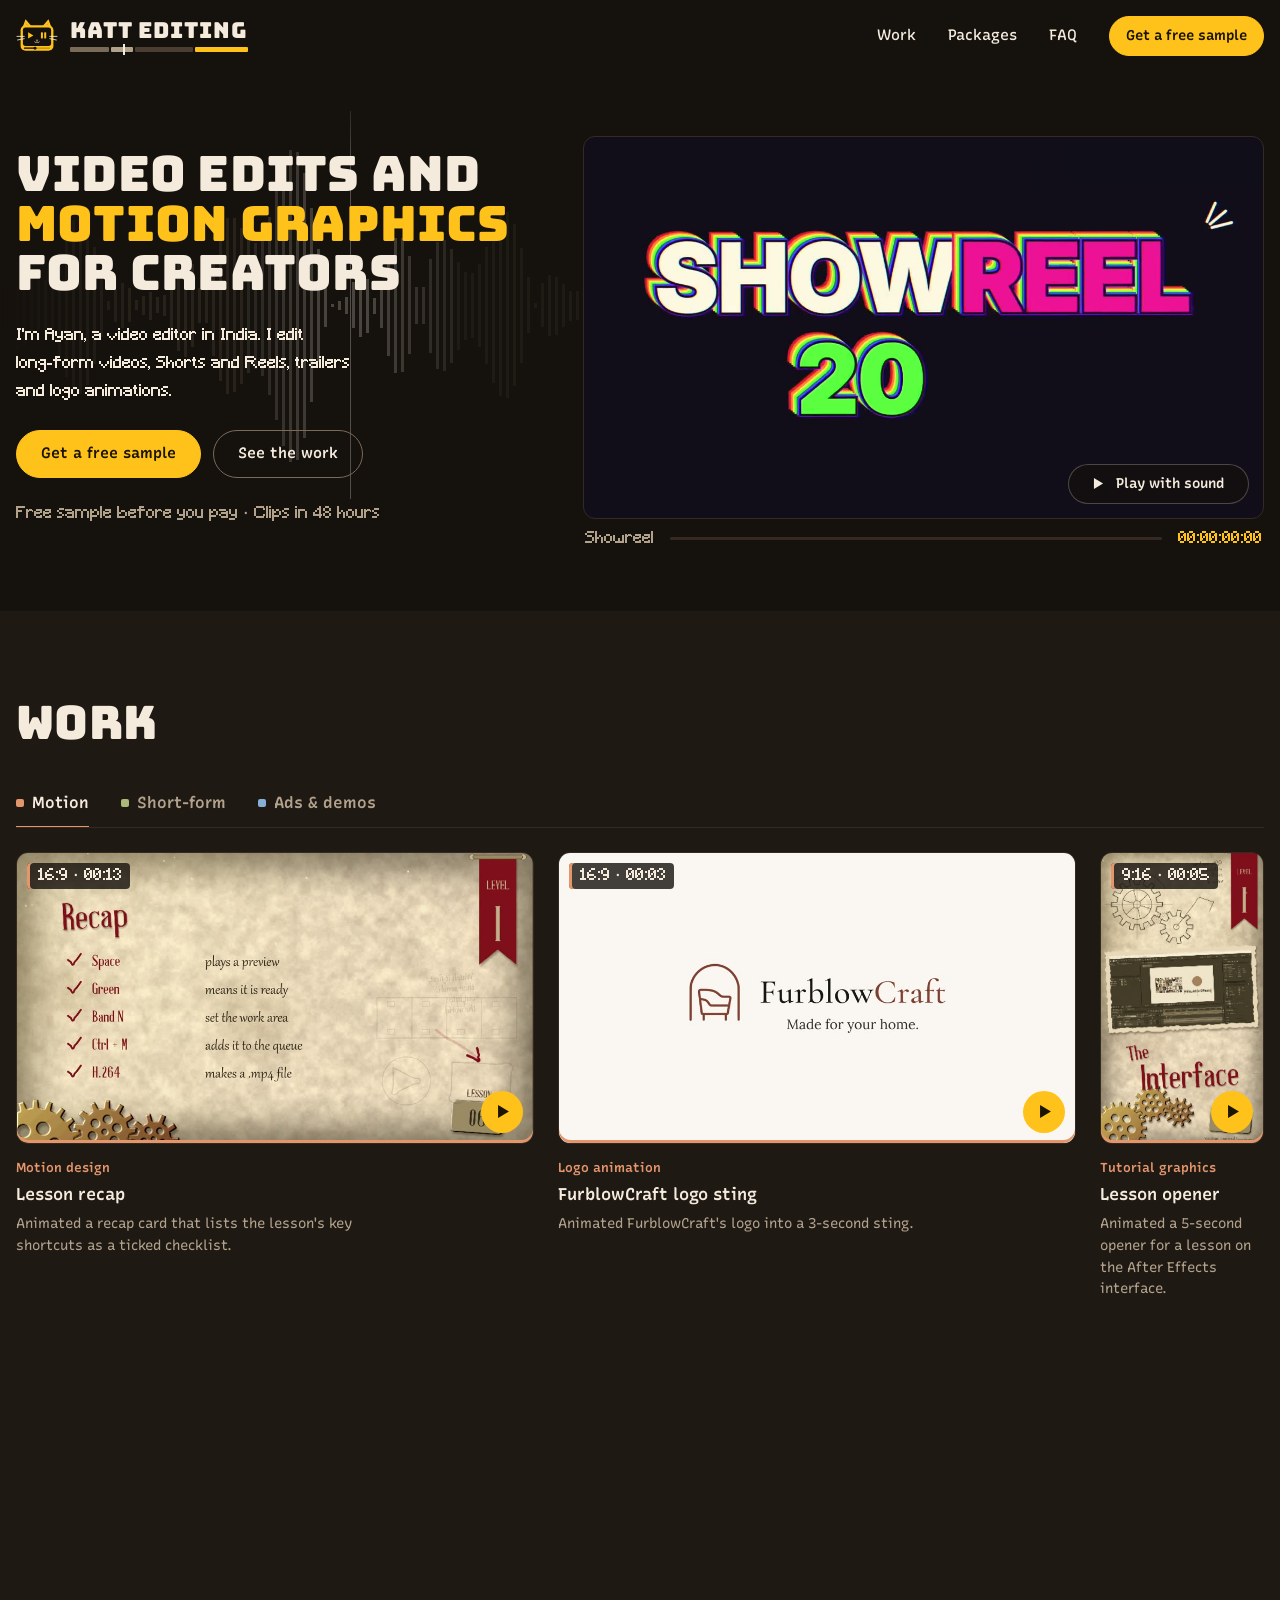
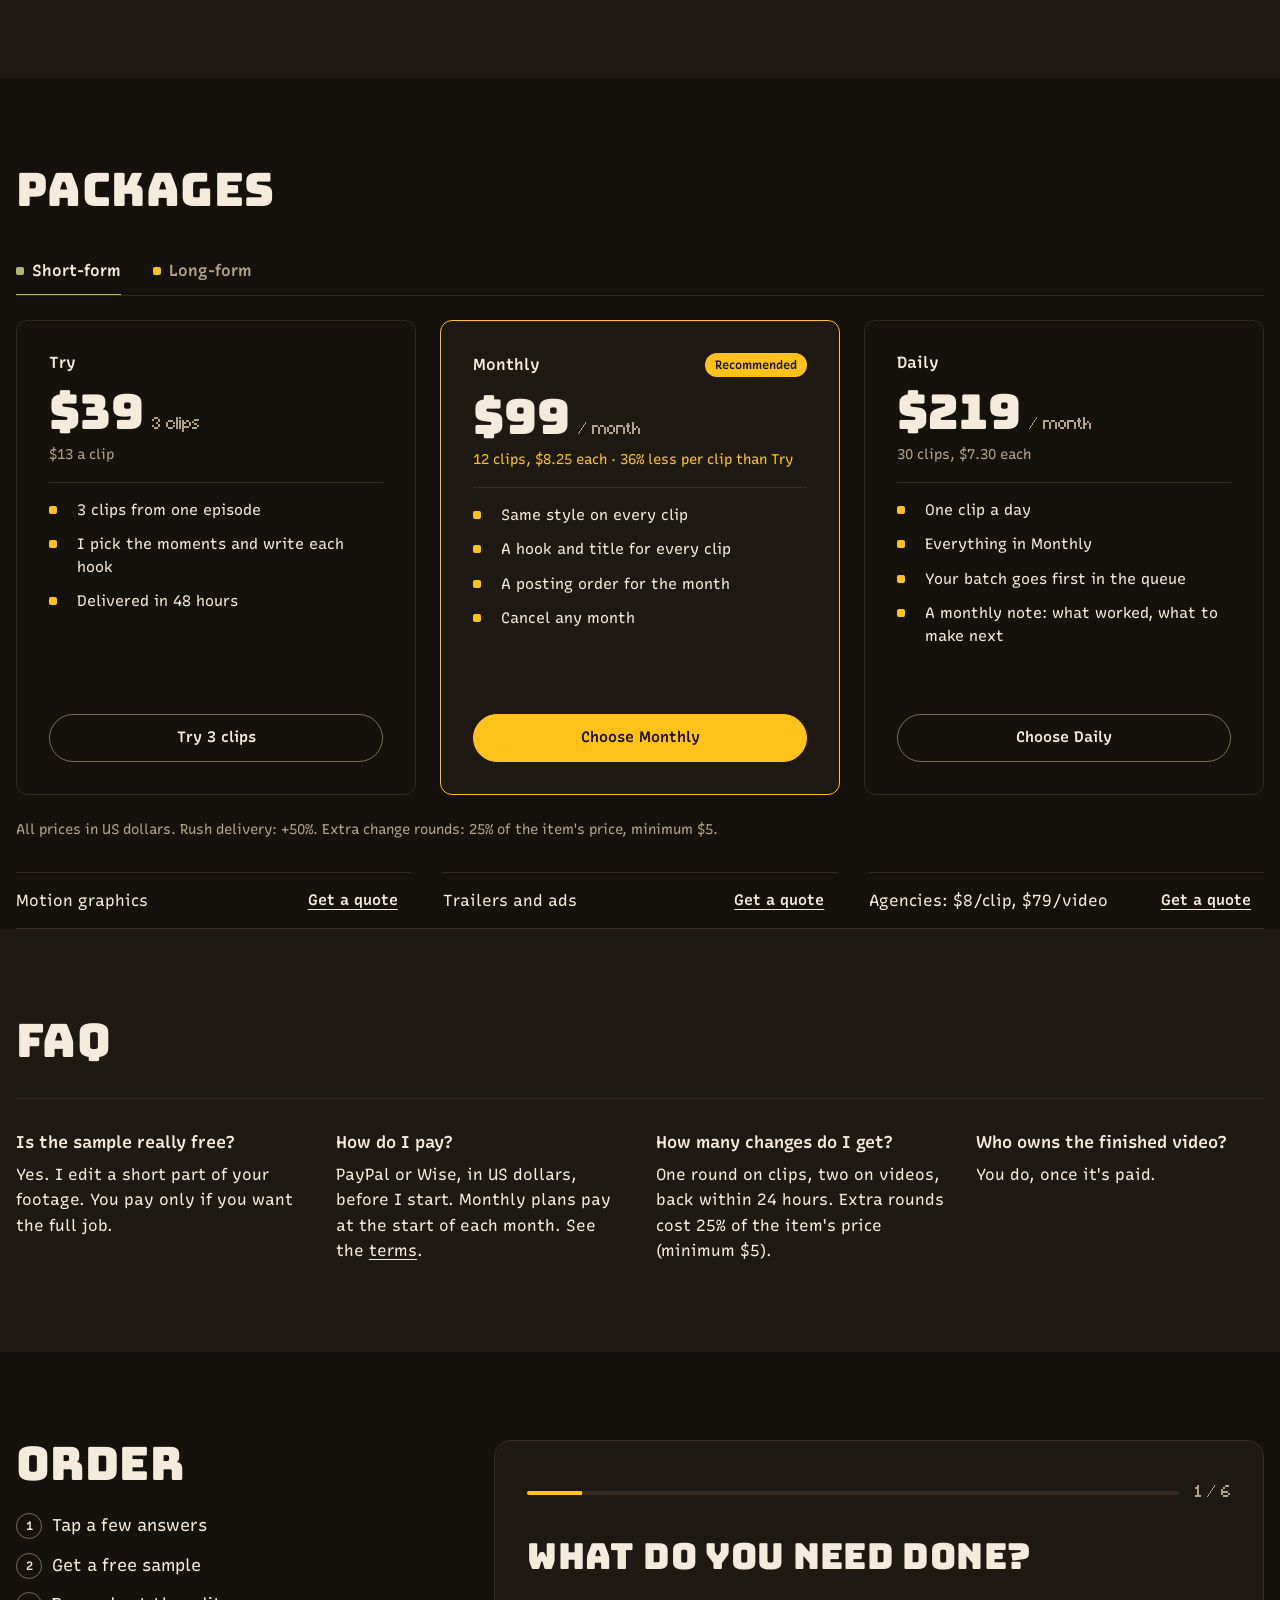
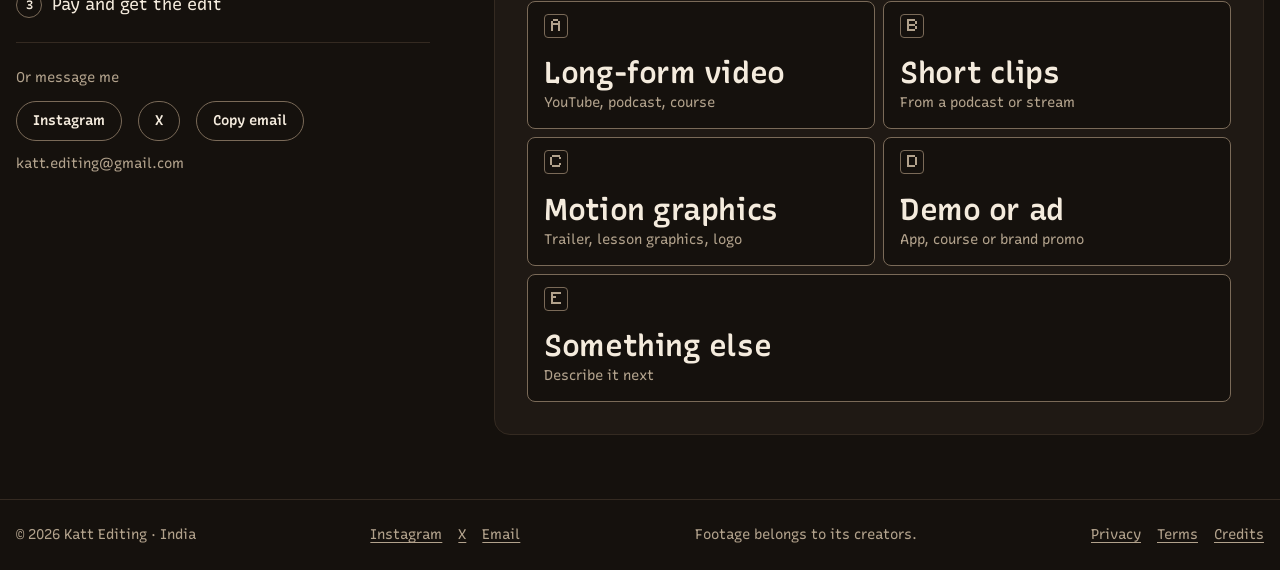
==== commit 0ef1d955: "Show the UGC shoe ad under Ads & demos as well Co-Authored-By: Claude Opus 5.5 <noreply@anthropic.co" ====
--- a/index.html
+++ b/index.html
@@ -272,7 +272,7 @@
   </div>
 </dialog>
 
-<script src="app.js?v=69"></script>
+<script src="app.js?v=70"></script>
 
 </body>
 </html>
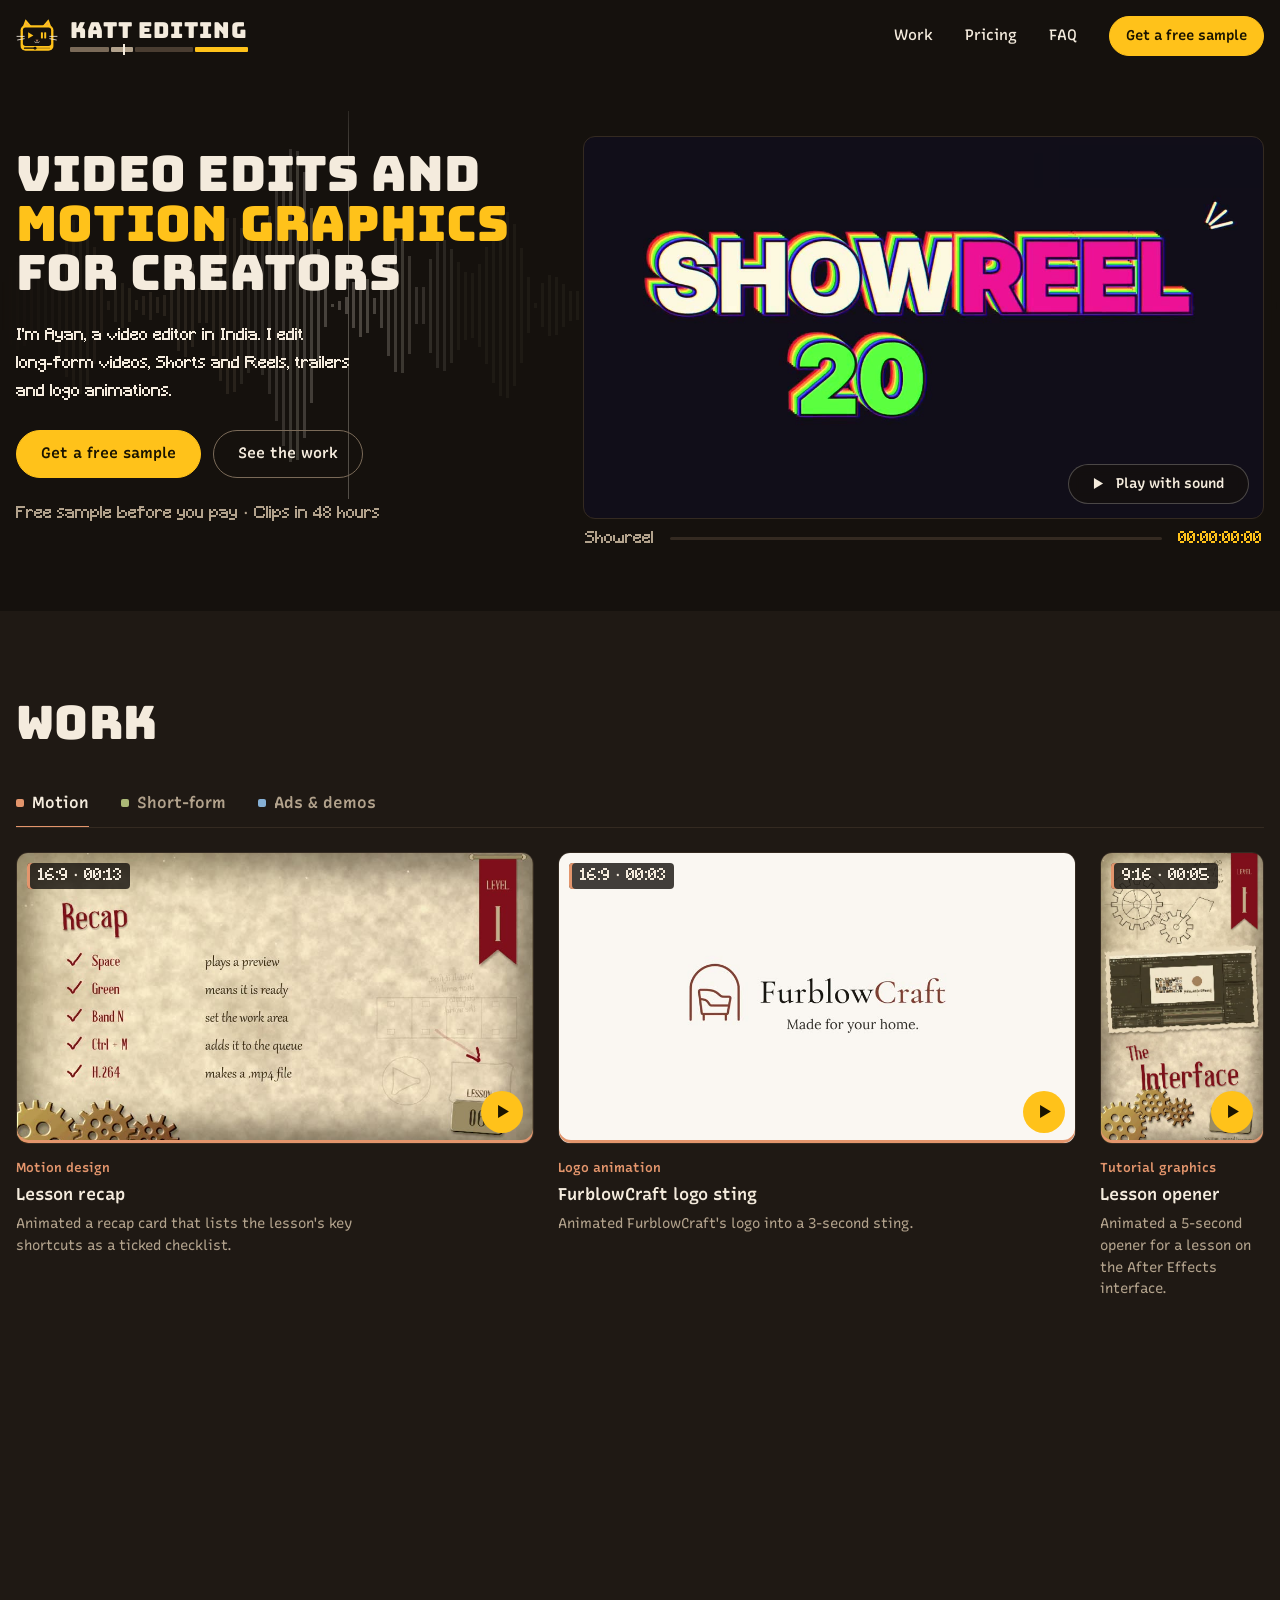
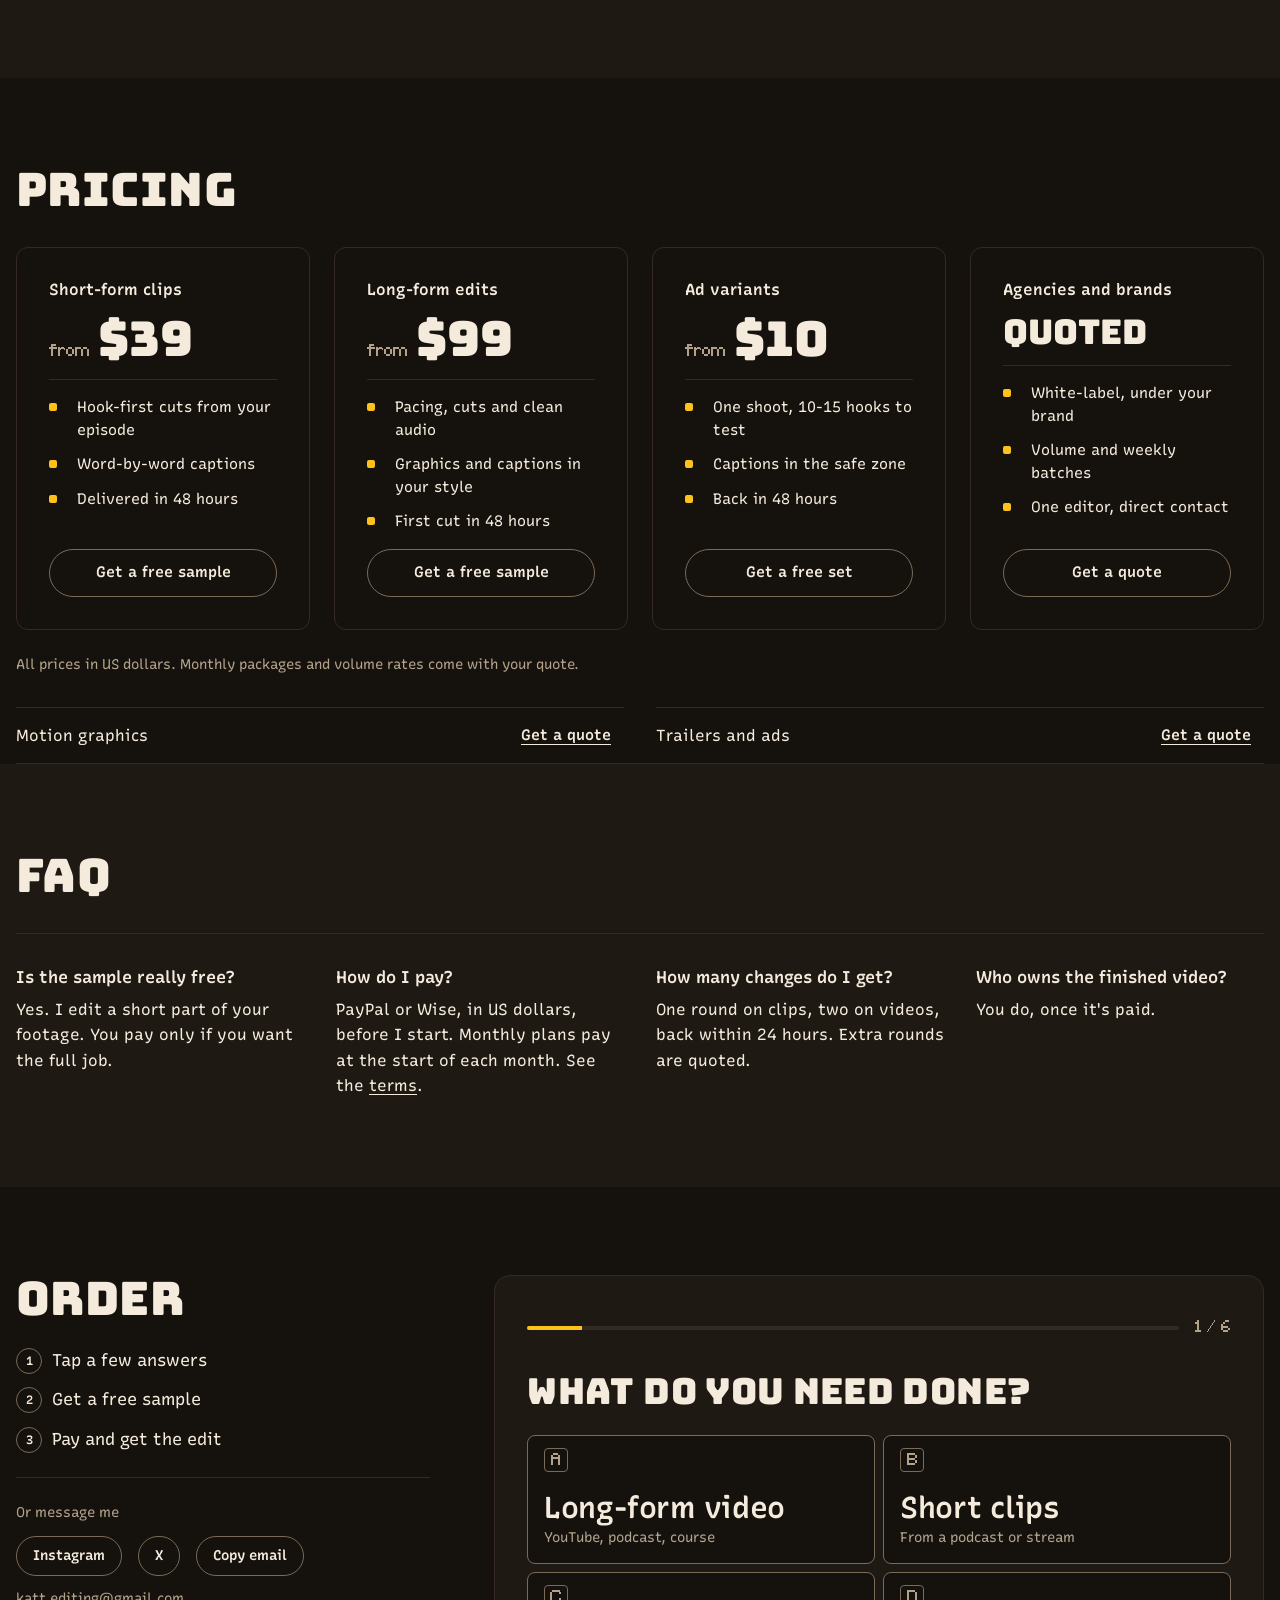
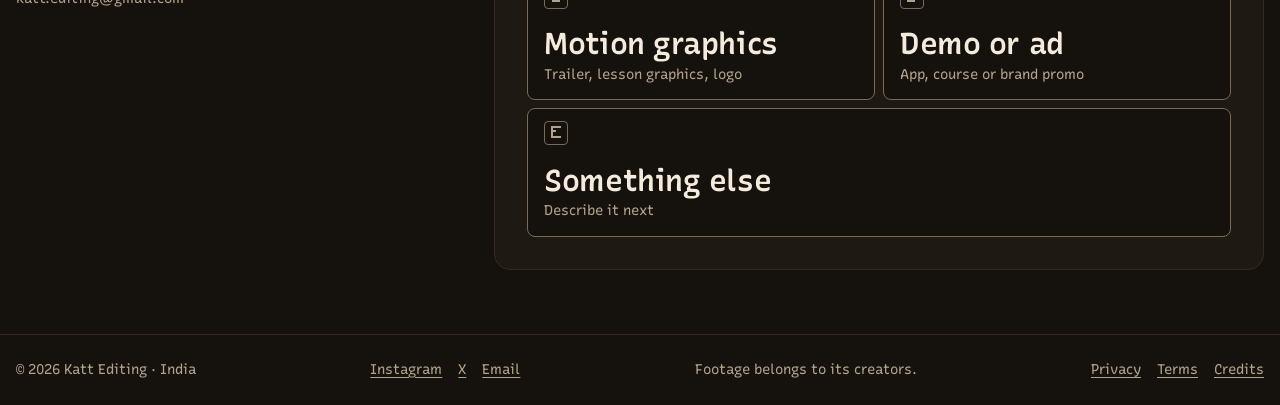
==== commit 0e358ab6: "Simplify pricing: from-prices for creators, quotes for agencies Co-Authored-By: Claude Opus 5.5 <nor" ====
--- a/index.html
+++ b/index.html
@@ -35,7 +35,7 @@
 <meta name="twitter:player:stream:content_type" content="video/mp4">
 <meta name="claude:viewport-fit-sides" content="cover">
 <link rel="stylesheet" href="fonts.css?v=2">
-<link rel="stylesheet" href="styles.css?v=59">
+<link rel="stylesheet" href="styles.css?v=61">
 </head>
 <body>
 
@@ -48,7 +48,7 @@
     </a>
     <nav class="links" aria-label="Sections">
       <a href="#work">Work</a>
-      <a href="#pricing">Packages</a>
+      <a href="#pricing">Pricing</a>
       <a href="#faq">FAQ</a>
       <a class="btn btn-primary btn-sm" href="#order">Get a free sample</a>
     </nav>
@@ -103,97 +103,55 @@
   <section class="block" id="pricing">
     <div class="wrap">
       <div class="block-head">
-        <h2>Packages</h2>
-      </div>
-      <div class="tabs ptabs" id="priceTabs" role="tablist" aria-label="Type of package">
-        <button type="button" class="tab" role="tab" id="ptab-clips" data-cat="clips" aria-controls="prices-clips" aria-selected="true">Short-form</button>
-        <button type="button" class="tab" role="tab" id="ptab-longform" data-cat="longform" aria-controls="prices-longform" aria-selected="false" tabindex="-1">Long-form</button>
-      </div>
-
-      <div class="panel-stack">
-      <div class="prices" id="prices-clips" role="tabpanel" aria-labelledby="ptab-clips">
-        <article class="price">
-          <div class="name"><span>Try</span></div>
-          <div class="amt">$39<small>3 clips</small></div>
-          <p class="per">$13 a clip</p>
-          <ul>
-            <li>3 clips from one episode</li>
-            <li>I pick the moments and write each hook</li>
+        <h2>Pricing</h2>
+      </div>
+      <div class="prices">
+        <article class="price">
+          <div class="name"><span>Short-form clips</span></div>
+          <div class="amt"><small>from</small>$39</div>
+          <ul>
+            <li>Hook-first cuts from your episode</li>
+            <li>Word-by-word captions</li>
             <li>Delivered in 48 hours</li>
           </ul>
-          <a class="btn" href="#order" data-need="clips" data-amount="Try: 3 clips for $39">Try 3 clips</a>
-        </article>
-        <article class="price lead">
-          <div class="name"><span>Monthly</span><span class="badge">Recommended</span></div>
-          <div class="amt">$99<small>/ month</small></div>
-          <p class="per">12 clips, $8.25 each · 36% less per clip than Try</p>
-          <ul>
-            <li>Same style on every clip</li>
-            <li>A hook and title for every clip</li>
-            <li>A posting order for the month</li>
-            <li>Cancel any month</li>
-          </ul>
-          <a class="btn btn-primary" href="#order" data-need="clips" data-amount="Clips Monthly: 12 clips a month for $99">Choose Monthly</a>
-        </article>
-        <article class="price top">
-          <div class="name"><span>Daily</span></div>
-          <div class="amt">$219<small>/ month</small></div>
-          <p class="per">30 clips, $7.30 each</p>
-          <ul>
-            <li>One clip a day</li>
-            <li>Everything in Monthly</li>
-            <li>Your batch goes first in the queue</li>
-            <li>A monthly note: what worked, what to make next</li>
-          </ul>
-          <a class="btn" href="#order" data-need="clips" data-amount="Daily: 30 clips a month for $219">Choose Daily</a>
-        </article>
-      </div>
-
-      <div class="prices off" id="prices-longform" role="tabpanel" aria-labelledby="ptab-longform" inert>
-        <article class="price">
-          <div class="name"><span>Single</span></div>
-          <div class="amt">$99<small>1 video</small></div>
-          <p class="per">Up to 20 min finished</p>
-          <ul>
-            <li>Cut, b-roll, sound mix, colour</li>
-            <li>A title idea for the video</li>
-            <li>2 rounds of changes</li>
-          </ul>
-          <a class="btn" href="#order" data-need="longform" data-amount="Single: 1 video for $99">Order one video</a>
-        </article>
-        <article class="price lead">
-          <div class="name"><span>Monthly</span><span class="badge">Recommended</span></div>
-          <div class="amt">$349<small>/ month</small></div>
-          <p class="per">4 videos + 8 clips · Save $113</p>
-          <ul>
-            <li>4 videos, up to 20 min each</li>
-            <li>8 clips cut from them</li>
-            <li>Titles and a posting order for everything</li>
-            <li>2 rounds of changes per video</li>
-          </ul>
-          <a class="btn btn-primary" href="#order" data-need="longform" data-amount="Long-form Monthly: 4 videos + 8 clips a month for $349">Choose Monthly</a>
-        </article>
-        <article class="price top">
-          <div class="name"><span>Channel</span></div>
-          <div class="amt">$699<small>/ month</small></div>
-          <p class="per">8 videos + 16 clips + 8 thumbnails · Save $117</p>
-          <ul>
-            <li>Everything in Monthly, doubled</li>
-            <li>A thumbnail for every video</li>
-            <li>Your videos go first in the queue</li>
-            <li>A monthly note: what worked, what to make next</li>
-          </ul>
-          <a class="btn" href="#order" data-need="longform" data-amount="Channel: 8 videos + 16 clips + 8 thumbnails a month for $699">Choose Channel</a>
-        </article>
-        <p class="price-note">Videos up to 20 min. 21–30 min: +$50. Longer: quoted. Thumbnails: $19 each or $59 for 4, each with an A/B variant (included in Channel).</p>
-      </div>
-      </div>
-
-      <p class="price-note">All prices in US dollars. Rush delivery: +50%. Extra change rounds: 25% of the item's price, minimum $5.</p>
+          <a class="btn" href="#order" data-need="clips">Get a free sample</a>
+        </article>
+        <article class="price">
+          <div class="name"><span>Long-form edits</span></div>
+          <div class="amt"><small>from</small>$99</div>
+          <ul>
+            <li>Pacing, cuts and clean audio</li>
+            <li>Graphics and captions in your style</li>
+            <li>First cut in 48 hours</li>
+          </ul>
+          <a class="btn" href="#order" data-need="longform">Get a free sample</a>
+        </article>
+        <article class="price">
+          <div class="name"><span>Ad variants</span></div>
+          <div class="amt"><small>from</small>$10</div>
+          <ul>
+            <li>One shoot, 10-15 hooks to test</li>
+            <li>Captions in the safe zone</li>
+            <li>Back in 48 hours</li>
+          </ul>
+          <a class="btn" href="#order" data-need="ads">Get a free set</a>
+        </article>
+        <article class="price">
+          <div class="name"><span>Agencies and brands</span></div>
+          <div class="amt amt-text">Quoted</div>
+          <ul>
+            <li>White-label, under your brand</li>
+            <li>Volume and weekly batches</li>
+            <li>One editor, direct contact</li>
+          </ul>
+          <a class="btn" href="#order" data-need="clips">Get a quote</a>
+        </article>
+      </div>
+
+      <p class="price-note">All prices in US dollars. Monthly packages and volume rates come with your quote.</p>
       <ul class="quote-list" aria-label="Quoted per project">
         <li><span>Motion graphics</span><a class="btn btn-quiet" href="#order" data-need="motion">Get a quote</a></li>
         <li><span>Trailers and ads</span><a class="btn btn-quiet" href="#order" data-need="ads">Get a quote</a></li>
-        <li><span>Agencies: $8/clip, $79/video</span><a class="btn btn-quiet" href="#order" data-need="clips" data-amount="Agency: white-label from $8 a clip or $79 a video">Get a quote</a></li>
       </ul>
     </div>
   </section>
@@ -206,7 +164,7 @@
       <dl class="faq">
         <div><dt>Is the sample really free?</dt><dd>Yes. I edit a short part of your footage. You pay only if you want the full job.</dd></div>
         <div><dt>How do I pay?</dt><dd>PayPal or Wise, in US dollars, before I start. Monthly plans pay at the start of each month. See the <a href="terms.html">terms</a>.</dd></div>
-        <div><dt>How many changes do I get?</dt><dd>One round on clips, two on videos, back within 24 hours. Extra rounds cost 25% of the item's price (minimum $5).</dd></div>
+        <div><dt>How many changes do I get?</dt><dd>One round on clips, two on videos, back within 24 hours. Extra rounds are quoted.</dd></div>
         <div><dt>Who owns the finished video?</dt><dd>You do, once it's paid.</dd></div>
       </dl>
     </div>
@@ -272,7 +230,7 @@
   </div>
 </dialog>
 
-<script src="app.js?v=70"></script>
+<script src="app.js?v=71"></script>
 
 </body>
 </html>
--- a/styles.css
+++ b/styles.css
@@ -230,14 +230,15 @@
 .ba-seg button[disabled] { cursor: not-allowed; opacity: .5; }
 
 /* Price boxes */
-.prices { display: grid; grid-template-columns: repeat(3, minmax(0, 1fr)); gap: var(--s-5); }
-@media (max-width: 900px) { .prices { grid-template-columns: 1fr; } }
+.prices { display: grid; grid-template-columns: repeat(4, minmax(0, 1fr)); gap: var(--s-5); }
+@media (max-width: 1000px) { .prices { grid-template-columns: repeat(2, minmax(0, 1fr)); } }
 .price { display: flex; flex-direction: column; gap: var(--s-4); padding: var(--s-6) var(--s-6) var(--s-6); border-radius: var(--r); border: 1px solid var(--line); min-width: 0; }
 .price.lead { background: var(--ink-2); border-color: var(--cut); }
 .price .name { font: 600 16px/1.2 var(--body); display: flex; justify-content: space-between; align-items: center; gap: var(--s-2); }
 .price .badge { font: 600 12px/1 var(--body); color: var(--cut-ink); background: var(--cut); padding: 6px 10px; border-radius: var(--r-pill); }
-.price .amt { font: 400 48px/1 var(--display); }
-.price .amt small { font: 400 16px/1 var(--pixel); color: var(--mute); margin-left: var(--s-2); }
+.price .amt { font: 400 48px/1 var(--display); display: flex; align-items: baseline; gap: var(--s-2); flex-wrap: wrap; }
+.price .amt small { font: 400 16px/1 var(--pixel); color: var(--mute); }
+.price .amt-text { font-size: 34px; }
 .price .per { margin-top: calc(var(--s-2) * -1); font: var(--t-small); color: var(--mute); }
 .price.lead .per { color: var(--cut); }
 .price .what { font-size: 15px; }
@@ -260,20 +261,19 @@
 .morph-shell { position: absolute; box-sizing: border-box; border-style: solid; }
 :is(.morph-in, .morph-out) :is(.thumb, .price, .ba-frame) { background-color: transparent !important; border-color: transparent !important; }
 :is(.morph-in, .morph-out) .thumb::after { box-shadow: none !important; }
-/* Phones and tablets: most expensive first, then the recommended plan, then the cheap one */
-@media (max-width: 900px) { .prices .price.top { order: -2; } .prices .price.lead { order: -1; } }
 /* Phones: tighter boxes so the three plans take less scrolling */
 @media (max-width: 560px) {
   .price { padding: var(--s-5); gap: var(--s-3); }
   .price .amt { font-size: 42px; }
+  .price .amt-text { font-size: 38px; }
   .price ul { gap: var(--s-2); padding-top: var(--s-3); }
   .price .btn { margin-top: var(--s-2); }
 }
 
 /* Quoted-per-project list under the price boxes */
 /* One row per item count: 3 items sit in 3 columns, so no cell is left empty */
-.quote-list { list-style: none; margin: var(--s-6) 0 0; padding: 0; display: grid; grid-template-columns: repeat(3, minmax(0, 1fr)); column-gap: var(--s-6); border-bottom: 1px solid var(--line); }
-@media (max-width: 900px) { .quote-list { grid-template-columns: 1fr; } }
+.quote-list { list-style: none; margin: var(--s-6) 0 0; padding: 0; display: grid; grid-template-columns: repeat(2, minmax(0, 1fr)); column-gap: var(--s-6); border-bottom: 1px solid var(--line); }
+@media (max-width: 760px) { .quote-list { grid-template-columns: 1fr; } }
 .quote-list li { display: flex; justify-content: space-between; align-items: center; gap: var(--s-3); min-height: 56px; border-top: 1px solid var(--line); }
 .quote-list .btn { flex: none; color: var(--fg); }
 
@@ -466,12 +466,11 @@
   .tabs { gap: var(--s-3); }
   .tab { font-size: 15px; }
   /* Packages: the three boxes sit side by side and swipe; the recommended one comes first, the next peeks in */
-  .prices { display: grid; grid-template-columns: repeat(3, min(82vw, 320px));
+  .prices { display: grid; grid-template-columns: repeat(4, min(82vw, 320px));
     overflow-x: auto; scroll-snap-type: x mandatory; scrollbar-width: none; gap: var(--s-3);
     margin-inline: calc(var(--gutter) * -1); padding: 0 var(--gutter) var(--s-2); scroll-padding-inline: var(--gutter); align-items: stretch; }
   .prices::-webkit-scrollbar { display: none; }
   .prices .price { scroll-snap-align: start; }
-  .prices .price.lead { grid-area: 1 / 1; } .prices .price.top { grid-area: 1 / 2; } .prices .price:not(.lead):not(.top) { grid-area: 1 / 3; }
   .prices .price-note { grid-area: 2 / 1; position: sticky; left: 0; width: calc(100vw - var(--gutter) * 2); }
   /* Arrows on rows that scroll sideways (app.js): see-through, pixel font, only on the side with more to see */
   .row-chev { position: absolute; z-index: 3; width: 40px; height: 72px; margin-top: -36px; padding: 0; border: 0; background: none;
